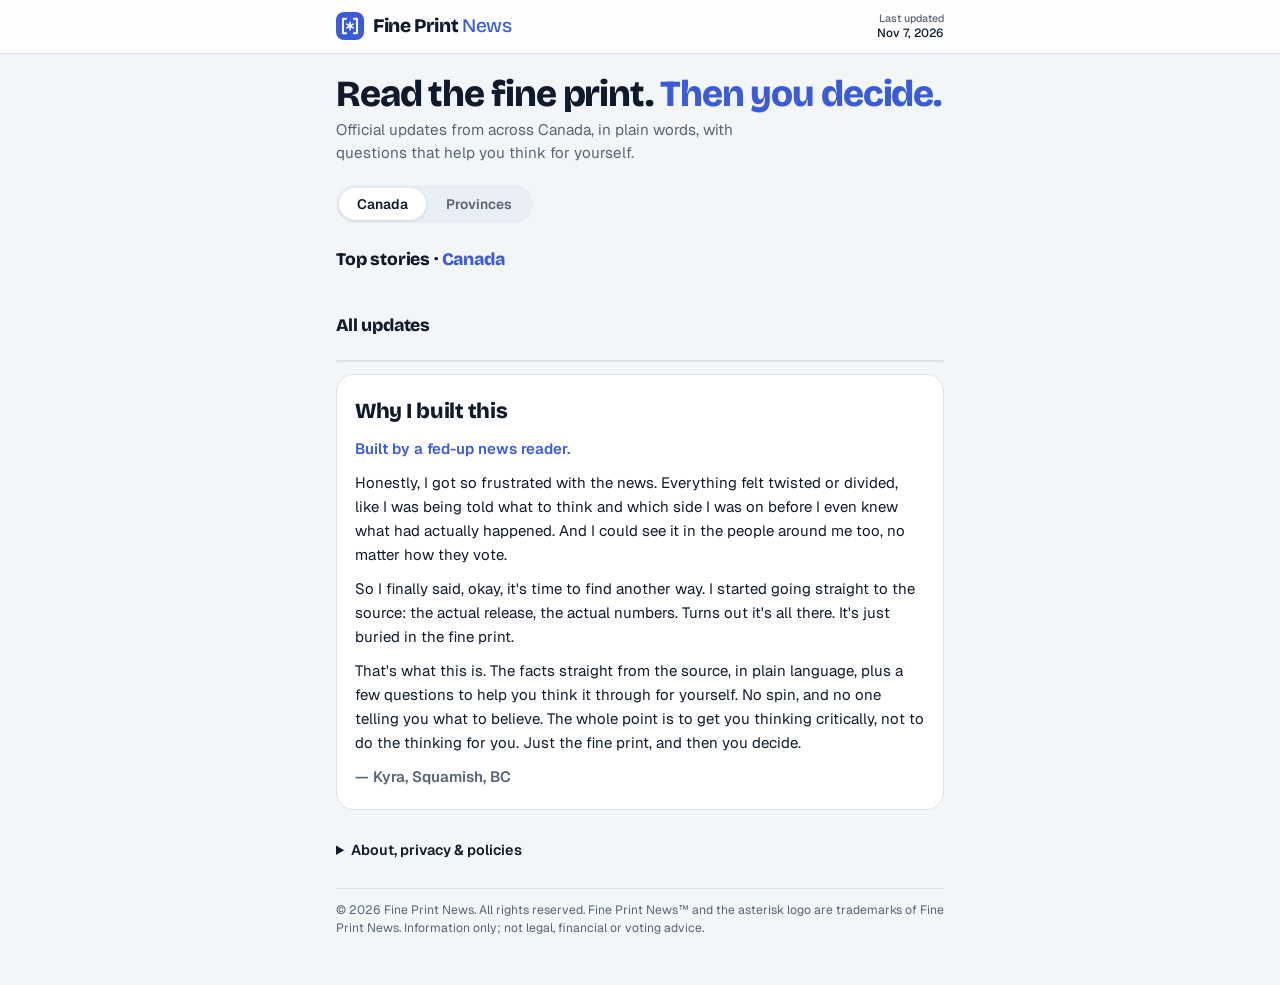
==== index.html @ 43732278 "Add files via upload" ====
<!doctype html>
<html lang="en-CA">
<head>
<meta charset="utf-8">
<meta name="viewport" content="width=device-width,initial-scale=1,viewport-fit=cover">
<meta name="description" content="BC government and Elections BC updates straight from the source, with a quick check of what each release leaves out. Independent; not affiliated with the Government of BC or Elections BC.">
<meta name="copyright" content="© 2026 Fine Print News. All rights reserved.">
<meta name="theme-color" content="#FFFFFF" media="(prefers-color-scheme: light)">
<meta name="theme-color" content="#15181E" media="(prefers-color-scheme: dark)">
<link rel="canonical" href="https://fineprintnews.ca/">
<meta property="og:title" content="Fine Print News">
<meta property="og:description" content="Official updates from across Canada, in plain words. Read the fine print. Then you decide.">
<meta property="og:url" content="https://fineprintnews.ca/">
<meta property="og:image" content="https://fineprintnews.ca/icons/icon-512.png">
<link rel="manifest" href="manifest.webmanifest">
<link rel="icon" href="icons/icon-192.png" type="image/png">
<link rel="apple-touch-icon" href="icons/apple-touch-icon.png">
<link rel="license" href="LICENSE.txt">
<meta name="apple-mobile-web-app-capable" content="yes">
<meta name="apple-mobile-web-app-title" content="Fine Print">
<meta name="apple-mobile-web-app-status-bar-style" content="default">
<style>:root{padding-top:env(safe-area-inset-top,0px);padding-bottom:env(safe-area-inset-bottom,0px)}body{margin:0}[hidden]{display:none!important}img{max-width:100%}</style>
<title>Fine Print News</title>
<meta name="claude:viewport-fit-sides" content="cover">
<link rel="preconnect" href="https://fonts.googleapis.com">
<link rel="stylesheet" href="https://fonts.googleapis.com/css2?family=Bricolage+Grotesque:opsz,wght@12..96,600;12..96,800&family=Geist:wght@400;500;600&display=swap">
<style>
/* Layout: app-style top bar + filter chips, then rounded story cards. Each card carries a "Source check" coverage bar
   (answered / partly / not in source) as the signature element, like a bias bar but for completeness. */
:root{
  /* Colour story: deep navy ink = authority and calm; cobalt = trust with a modern edge;
     sea-glass teal = clarity ("answered"); soft lavender = nuance ("partly"); cool grey = gaps. No red or yellow alarms. */
  --bg:#F3F6F9; --surface:#FFFFFF; --raised:#E9EEF4; --ink:#0F1B2D; --muted:#566476; --line:#DCE3EB;
  --accent:#3B5BDB; --accent-soft:#E6EBFF;
  --yes:#12907E; --partly:#8B7BEA; --gap:#CBD3DD;
  --mark:#DDE4FF; --mark-ink:#1B2A6B;
  --official:#12907E; --pending:#3B5BDB; --pending-soft:#E6EBFF;
  --slate:#566476; --slate-soft:#E9EEF4;
  --brand-a:#3B5BDB; --brand-b:#12907E;
  --display:"Bricolage Grotesque", "Arial Black", system-ui, sans-serif;
  --body:"Geist", system-ui, -apple-system, "Segoe UI", sans-serif;
  --mono:"Geist", system-ui, -apple-system, "Segoe UI", sans-serif; /* labels: same calm sans as body, no digital mono */
}
@media (prefers-color-scheme: dark){:root:not([data-theme="light"]){
  --bg:#0B1220; --surface:#121B2B; --raised:#1A2536; --ink:#EEF2F8; --muted:#9AA8BC; --line:#25324A;
  --accent:#8FA4FF; --accent-soft:#1D2A55;
  --yes:#3CCBB5; --partly:#B1A5FF; --gap:#36435A;
  --mark:#2A3770; --mark-ink:#E6EBFF;
  --official:#3CCBB5; --pending:#8FA4FF; --pending-soft:#1D2A55;
  --slate:#A9B6C8; --slate-soft:#1A2536; color-scheme:dark}}
:root[data-theme="dark"]{
  --bg:#0B1220; --surface:#121B2B; --raised:#1A2536; --ink:#EEF2F8; --muted:#9AA8BC; --line:#25324A;
  --accent:#8FA4FF; --accent-soft:#1D2A55;
  --yes:#3CCBB5; --partly:#B1A5FF; --gap:#36435A;
  --mark:#2A3770; --mark-ink:#E6EBFF;
  --official:#3CCBB5; --pending:#8FA4FF; --pending-soft:#1D2A55;
  --slate:#A9B6C8; --slate-soft:#1A2536; color-scheme:dark}
*{box-sizing:border-box}
body{background:var(--bg);color:var(--ink);font-family:var(--body);font-size:15px;line-height:1.5;-webkit-font-smoothing:antialiased}
body::before{content:"";position:fixed;inset:0 0 auto;height:env(safe-area-inset-top,0px);z-index:10;background:var(--surface)}
.wrap{max-width:640px;margin:0 auto;padding-left:max(16px,env(safe-area-inset-left,0px));padding-right:max(16px,env(safe-area-inset-right,0px))}

/* top bar */
.top{position:sticky;top:env(safe-area-inset-top,0px);z-index:5;background:color-mix(in srgb,var(--surface) 88%,transparent);backdrop-filter:blur(12px);-webkit-backdrop-filter:blur(12px);border-bottom:1px solid var(--line)}
.bar{display:flex;align-items:center;justify-content:space-between;gap:12px;padding-block:12px}
.logo{display:flex;align-items:center;gap:9px;white-space:nowrap;font-family:var(--display);font-weight:800;font-size:1.2rem;letter-spacing:-.02em}
.mark{width:28px;height:28px;border-radius:8px;background:var(--brand-a);display:grid;place-items:center;flex:none}
.mark svg{display:block}
.word{letter-spacing:-.02em}
.news{font-weight:500;color:var(--accent);letter-spacing:-.01em}
.date{display:grid;text-align:right;font:500 .74rem var(--mono);color:var(--ink);white-space:nowrap;line-height:1.25}
.date small{font-size:.66rem;color:var(--muted);font-weight:500}
.scope{display:grid;gap:8px;padding-block:14px 2px}
.tabs{display:inline-flex;justify-self:start;background:var(--raised);border-radius:999px;padding:3px;gap:2px}
.tab{border:0;background:transparent;color:var(--muted);border-radius:999px;padding:7px 18px;font:600 .86rem var(--body);cursor:pointer}
.tab[aria-pressed="true"]{background:var(--surface);color:var(--ink);box-shadow:0 1px 3px rgba(15,27,45,.12)}
.subtabs{display:flex;align-items:center;gap:8px;flex-wrap:wrap}
.soon{font-size:.76rem;color:var(--muted)}
.sec{margin:8px 0 0;font-family:var(--display);font-weight:800;font-size:1.1rem;letter-spacing:-.01em}
.sec span{color:var(--accent)}
.sec-note{margin:-4px 0 0;font-size:.82rem;color:var(--muted);max-width:60ch}
.all{display:grid;gap:10px;margin-top:8px}
.updates{list-style:none;margin:0;padding:0;background:var(--surface);border:1px solid var(--line);border-radius:18px;overflow:hidden}
.upd{padding:12px 16px;border-top:1px solid var(--line);display:grid;gap:3px}
.upd:first-child{border-top:0}
.upd-meta{font-size:.75rem;color:var(--muted)}
.upd-title{margin:0;font-size:.93rem;font-weight:500;line-height:1.35}
.upd-links{display:flex;gap:14px;margin-top:2px}
.upd-orig,.upd-dive{font:500 .8rem var(--body);color:var(--accent);text-decoration:none;background:none;border:0;padding:4px 0;cursor:pointer}
.chips{display:flex;gap:6px;overflow-x:auto;padding-block:2px 12px;scrollbar-width:none}
.chips::-webkit-scrollbar{display:none}
.chip{flex:none;border:0;background:var(--raised);color:var(--ink);border-radius:999px;padding:7px 14px;font:500 .84rem var(--body);cursor:pointer}
.chip[aria-pressed="true"]{background:var(--ink);color:var(--surface)}

/* hero line */
.hero{padding-block:22px 6px;display:grid;gap:6px}
.hero h1{font-family:var(--display);font-weight:800;font-size:clamp(1.7rem,6vw,2.3rem);line-height:1.02;letter-spacing:-.03em;margin:0;text-wrap:balance}
.hero h1 em{font-style:normal;color:var(--accent)}
.hero p{margin:0;color:var(--muted);font-size:.95rem;max-width:44ch}

main{display:grid;gap:12px;padding-block:14px 48px}

/* story card: four calm layers: meta, headline, facts, actions */
.story{background:var(--surface);border-radius:18px;padding:18px;display:grid;gap:12px;border:1px solid var(--line)}
.meta{display:flex;align-items:center;justify-content:space-between;gap:10px;font-size:.8rem;color:var(--muted)}
.tag{font:600 .74rem var(--body);color:var(--accent);white-space:nowrap}
.story h2{font-family:var(--display);font-weight:800;font-size:1.3rem;line-height:1.14;letter-spacing:-.02em;margin:0;text-wrap:balance}
.facts{margin:0;padding:0;list-style:none;display:grid;gap:5px;font-size:.92rem}
.facts li{display:flex;gap:9px}
.facts li::before{content:"";flex:none;width:5px;height:5px;border-radius:50%;background:var(--muted);margin-top:.6em}

.foot{display:flex;flex-wrap:wrap;align-items:center;justify-content:space-between;gap:10px;padding-top:2px}
.src{background:none;border:0;padding:10px 2px;color:var(--muted);font:500 .84rem var(--body);cursor:pointer}
.src:hover{color:var(--ink)}
.nb{display:contents}
.scrim{position:fixed;inset:0;z-index:20;background:rgba(8,14,28,.45)}
.sheet{position:fixed;left:0;right:0;bottom:0;z-index:21;max-height:88%;overflow:auto;background:var(--surface);border-radius:20px 20px 0 0;box-shadow:0 -12px 40px rgba(8,14,28,.25);padding-bottom:max(20px,env(safe-area-inset-bottom,0px))}
.sheet-in{max-width:640px;margin:0 auto;padding:10px max(18px,env(safe-area-inset-right,0px)) 0 max(18px,env(safe-area-inset-left,0px));display:grid;gap:10px;position:relative}
.sheet-grab{width:40px;height:4px;border-radius:2px;background:var(--line);margin:0 auto 6px}
.sheet-close{position:absolute;top:14px;right:max(18px,env(safe-area-inset-right,0px));background:var(--raised);border:0;border-radius:999px;padding:6px 12px;color:var(--ink);font:500 .8rem var(--body);cursor:pointer}
#sheetBody{display:grid;gap:10px}
#sheetBody h3{margin:0;font-family:var(--display);font-weight:800;font-size:1.35rem;letter-spacing:-.02em;padding-right:70px}
.sheet-kicker,.sheet-label{margin:0;font-size:.72rem;font-weight:600;letter-spacing:.06em;text-transform:uppercase;color:var(--muted)}
.sheet-label{margin-top:6px}
.sheet-meta{margin:0;color:var(--muted);font-size:.85rem}
.sheet-go{display:block;text-align:center;background:var(--ink);color:var(--surface);text-decoration:none;font-weight:600;border-radius:12px;padding:13px 16px;margin-top:6px}
.sheet-note{margin:0;font-size:.8rem;color:var(--muted);max-width:60ch}
@media (prefers-reduced-motion:no-preference){.sheet:not([hidden]){animation:sheetup .22s ease-out}@keyframes sheetup{from{transform:translateY(30px);opacity:.6}to{transform:none;opacity:1}}}

/* notebook: match the new look */
.rn{border-radius:16px;border-color:var(--line);background:var(--surface);--rn-no:var(--slate);--rn-no-soft:var(--slate-soft);--rn-partly-soft:color-mix(in srgb,var(--partly) 16%,var(--surface))}
.rn-role,.rn-quote{font-family:var(--display);font-weight:600;letter-spacing:-.01em}
.rn-option,.rn-link,.rn-result,.rn-established,.rn-btn,.rn-text{border-radius:10px}
.rn-cta{border:0;background:var(--ink);color:var(--surface);padding:8px 16px 8px 8px;font-size:.9rem}
.rn-cta[aria-expanded="true"]{background:var(--raised);color:var(--ink)}
.rn-panel{flex-basis:100%}

button:focus-visible,a:focus-visible{outline:2px solid var(--accent);outline-offset:2px}
.empty{color:var(--muted);text-align:center;padding:24px;font-size:.9rem}
.about{display:grid;gap:10px;padding-block:8px 0;font-size:.84rem;color:var(--muted)}
.about summary{cursor:pointer;font-weight:600;color:var(--ink);padding:10px 0;font-size:.9rem}
.about details[open] summary{margin-bottom:4px}
.why-lead{font-weight:600;color:var(--accent)}
.about h3{margin:0;font-family:var(--display);font-weight:800;font-size:1.05rem;letter-spacing:-.01em;color:var(--ink)}
.about dl{margin:0;display:grid;gap:4px}
.about dt{font:500 .68rem var(--mono);letter-spacing:.06em;text-transform:uppercase;color:var(--ink);margin-top:6px}
.about dd{margin:0;max-width:65ch;line-height:1.5}
.legal{margin:6px 0 0;padding-top:12px;border-top:1px solid var(--line);font-size:.76rem}
.why{background:var(--surface);border:1px solid var(--line);border-radius:18px;padding:20px 18px;display:grid;gap:10px}
.why h3{margin:0;font-family:var(--display);font-weight:800;font-size:1.35rem;letter-spacing:-.02em}
.why p{margin:0;max-width:62ch;line-height:1.6}
.why .sign{font-weight:600;color:var(--muted)}
</style>
<link rel="stylesheet" href="whats-missing.css">
</head>
<body>



<header class="top">
  <div class="wrap">
    <div class="bar">
      <div class="logo"><span class="mark" aria-hidden="true"><svg viewBox="0 0 100 100" width="28" height="28"><g fill="none" stroke="#fff" stroke-width="7" stroke-linecap="round" stroke-linejoin="round"><path d="M36 24 H25 V76 H36"/><path d="M64 24 H75 V76 H64"/></g><g stroke="#fff" stroke-width="5.5" stroke-linecap="round"><line x1="50" y1="50" x2="50.0" y2="37.0"/><line x1="50" y1="50" x2="38.7" y2="43.5"/><line x1="50" y1="50" x2="38.7" y2="56.5"/><line x1="50" y1="50" x2="50.0" y2="63.0"/><line x1="50" y1="50" x2="61.3" y2="56.5"/><line x1="50" y1="50" x2="61.3" y2="43.5"/></g></svg></span><span class="word">Fine Print <span class="news">News</span></span></div>
      <span class="date" id="updated"><small>Last updated</small><span>Nov 7, 2026</span></span>
    </div>
  </div>
</header>

<div class="wrap">
  <section class="hero">
    <h1>Read the fine print. <em>Then you decide.</em></h1>
    <p>Official updates from across Canada, in plain words, with questions that help you think for yourself.</p>
  </section>

  <nav class="scope" aria-label="Region">
    <div class="tabs" id="tabs"></div>
    <div class="subtabs" id="subtabs" hidden></div>
  </nav>

  <main>
    <h2 class="sec">Top stories · <span id="scopeName">Canada</span></h2>
    <div id="stories" style="display:grid;gap:12px"></div>
    <section class="all" aria-labelledby="updH">
      <h2 class="sec" id="updH">All updates</h2>
      <p class="sec-note" id="updNote"></p>
      <ul class="updates" id="updates"></ul>
    </section>

    <section class="why" id="why">
      <h3>Why I built this</h3>
      <p class="why-lead">Built by a fed-up news reader.</p>
      <p>Honestly, I got so frustrated with the news. Everything felt twisted or divided, like I was being told what to think and which side I was on before I even knew what had actually happened. And I could see it in the people around me too, no matter how they vote.</p>
      <p>So I finally said, okay, it's time to find another way. I started going straight to the source: the actual release, the actual numbers. Turns out it's all there. It's just buried in the fine print.</p>
      <p>That's what this is. The facts straight from the source, in plain language, plus a few questions to help you think it through for yourself. No spin, and no one telling you what to believe. The whole point is to get you thinking critically, not to do the thinking for you. Just the fine print, and then you decide.</p>
      <p class="sign">— Kyra, Squamish, BC</p>
    </section>

    <footer class="about" id="about">
      <details>
      <summary>About, privacy &amp; policies</summary>
      <dl>
        <dt>Mission</dt>
        <dd>To help people think critically about what their government says and does: the original source first, then good questions instead of ready-made answers. We never tell you what to think.</dd>
        <dt>Independent</dt>
        <dd>Fine Print News is an independent project. It is not affiliated with, endorsed by, or speaking for the Government of Canada, Elections Canada, the Government of British Columbia or Elections BC.</dd>
        <dt>Sources</dt>
        <dd>Facts are restated in our own words from official public sources, and every story links to the original. The original is the authoritative version. If anything here differs from it, the source wins.</dd>
        <dt>Privacy</dt>
        <dd>No accounts and no ads. Your answers stay on your device. To improve the app, we count anonymously how far people get in “What’s missing?” (which cards they reach), never names and never anything you type. If you choose “Add my picks,” only the options you tapped are shared with other readers, as totals.</dd>
        <dt>Corrections</dt>
        <dd>Corrections will be listed publicly. Contact details for reporting an error are coming at launch.</dd>
        <dt>Policies</dt>
        <dd><a href="PRIVACY.html">Privacy policy</a> · <a href="TERMS.html">Terms of use</a> · <a href="LICENSE.txt">Licence</a> · <a href="NOTICES.txt">Notices</a></dd>
      </dl>
      </details>
      <p class="legal">© 2026 Fine Print News. All rights reserved. Fine Print News™ and the asterisk logo are trademarks of Fine Print News. Information only; not legal, financial or voting advice.</p>
    </footer>
  </main>
</div>

<div class="scrim" id="scrim" hidden></div>
<section class="sheet" id="sheet" hidden role="dialog" aria-modal="true" aria-labelledby="sheetTitle">
  <div class="sheet-in">
    <div class="sheet-grab" aria-hidden="true"></div>
    <button class="sheet-close" id="sheetClose" type="button">Close</button>
    <div id="sheetBody"></div>
  </div>
</section>

<script src="whats-missing.js"></script>
<script src="data/stories.js"></script>
<script>
(function () {
  /* "What other readers think": anonymous pick totals shared between viewers.
     Uses the Claude page's shared store when available (the db capability); elsewhere it switches off.
     Each reader has one document, picks/<opaque id>, holding only option numbers per story. */
  function makeCommunity() {
    if (!(window.claude && typeof window.claude.use === "function")) return null;
    var subs = [], docs = [], status = "loading", uid = null, canShare = true, chain = Promise.resolve();
    function tallyFor(id) {
      if (status !== "ready") return { status: status, canShare: canShare };
      var t = { status: "ready", readers: 0, ask: {}, spot: {}, canShare: canShare };
      docs.forEach(function (d) {
        var p = d.data.stories && d.data.stories[id];
        if (!p) return;
        t.readers++;
        if (p.q != null) t.ask[p.q] = (t.ask[p.q] || 0) + 1;
        (Array.isArray(p.spotted) ? p.spotted : []).forEach(function (i) { t.spot[i] = (t.spot[i] || 0) + 1; });
      });
      return t;
    }
    function notify() { subs.forEach(function (s) { s.cb(tallyFor(s.id)); }); }
    var ready = Promise.all([window.claude.use("db"), window.claude.use("user")]).then(function (r) {
      var db = r[0], user = r[1];
      if (!db) { status = "unavailable"; notify(); return null; }
      return Promise.resolve(user ? user.id() : null).then(function (id) {
        uid = id;
        if (!uid) canShare = false;
        return user && user.can ? Promise.resolve(user.can("data.write")).then(function (c) { if (c === false) canShare = false; }, function () {}) : null;
      }).then(function () {
        var timer = setTimeout(function () { if (status === "loading") { status = "error"; notify(); } }, 10000);
        db.collection("picks").onSnapshot(function (snap) {
          docs = snap.docs.map(function (d) { return { id: d.id, data: d.data() || {} }; });
          if (!snap.metadata.fromCache) clearTimeout(timer);
          status = "ready"; notify();
        }, function () { clearTimeout(timer); status = "error"; notify(); });
        return db;
      });
    }).catch(function () { status = "unavailable"; notify(); return null; });
    return {
      subscribe: function (id, cb) {
        var s = { id: id, cb: cb }; subs.push(s); cb(tallyFor(id));
        return function () { subs = subs.filter(function (x) { return x !== s; }); };
      },
      share: function (id, picks) {
        var p = chain.then(function () { return ready; }).then(function (db) {
          if (!db || !uid) throw new Error("unavailable");
          var mine = docs.filter(function (d) { return d.id === uid; })[0];
          var body = JSON.parse(JSON.stringify(mine ? mine.data : {}));
          body.stories = body.stories || {};
          body.stories[id] = { q: String(picks.q), spotted: picks.spotted };
          return db.doc("picks/" + uid).set(body);
        });
        chain = p.catch(function () {});
        return p;
      }
    };
  }
  var COMMUNITY = makeCommunity();

  /* Usage counts for the creator: each reader's anonymous counts go to usage/<opaque id>.
     Only the page owner can read them (Claude reports them in chat). Off outside Claude. */
  function makeUsage() {
    if (!(window.claude && typeof window.claude.use === "function")) return null;
    var timer = null, pending = null, chain = Promise.resolve();
    var ready = Promise.all([window.claude.use("db"), window.claude.use("user")]).then(function (r) {
      if (!r[0] || !r[1]) return null;
      return Promise.resolve(r[1].id()).then(function (id) { return id ? { db: r[0], uid: id } : null; });
    }).catch(function () { return null; });
    return function (m) {
      pending = m; clearTimeout(timer);
      timer = setTimeout(function () {
        var snap = JSON.parse(JSON.stringify(pending));
        chain = chain.then(function () { return ready; }).then(function (ctx) {
          if (ctx) return ctx.db.doc("usage/" + ctx.uid).set({ stories: snap });
        }).catch(function () {});
      }, 1500);
    };
  }
  var USAGE = makeUsage();

  // ----- Region: Canada-wide, or a province (BC now; more later) -----
  var PROVINCES = [{ id: "bc", name: "British Columbia", ready: true }];
  var CANADA_ACTIONS = [
    { label: "See records others already requested", url: "https://open.canada.ca/en/search/ati",
      look: "Federal records released through past access to information requests. Your answer may already be here." },
    { label: "Contact your MP", url: "https://www.ourcommons.ca/Members/en",
      look: "Find your Member of Parliament. A short, specific question works best." },
    { label: "Join a federal consultation", url: "https://www.canada.ca/en/government/system/consultations/consultingcanadians.html",
      look: "Open Government of Canada consultations where you can give input." }
  ];
  function scopeFromHash() { var h = (location.hash || "").slice(1); return h === "bc" ? "bc" : "canada"; }
  var scope = scopeFromHash();

  var tabs = document.getElementById("tabs"), sub = document.getElementById("subtabs");
  function nav() {
    tabs.innerHTML = ""; sub.innerHTML = "";
    [["canada", "Canada"], ["provinces", "Provinces"]].forEach(function (t) {
      var on = t[0] === "canada" ? scope === "canada" : scope !== "canada";
      var b = el("button", "tab", t[1]); b.type = "button"; b.setAttribute("aria-pressed", String(on));
      b.onclick = function () { setScope(t[0] === "canada" ? "canada" : PROVINCES[0].id); };
      tabs.appendChild(b);
    });
    sub.hidden = scope === "canada";
    PROVINCES.forEach(function (pv) {
      var b = el("button", "chip", pv.name); b.type = "button"; b.setAttribute("aria-pressed", String(scope === pv.id));
      b.onclick = function () { setScope(pv.id); };
      sub.appendChild(b);
    });
    sub.appendChild(el("span", "soon", "More provinces coming soon"));
  }
  function setScope(sc) {
    if (sc === scope) return;
    scope = sc;
    try { history.replaceState(null, "", sc === "canada" ? location.pathname + location.search : "#" + sc); } catch (e) { location.hash = sc; }
    nav(); draw(); window.scrollTo({ top: 0, behavior: "smooth" });
  }
  window.addEventListener("hashchange", function () { var sc = scopeFromHash(); if (sc !== scope) { scope = sc; nav(); draw(); } });

  function el(tag, cls, text) { var n = document.createElement(tag); if (cls) n.className = cls; if (text != null) n.textContent = text; return n; }

  function draw() {
    var wrap = document.getElementById("stories");
    wrap.innerHTML = "";
    var isBC = scope === "bc";
    document.getElementById("scopeName").textContent = isBC ? "British Columbia" : "Canada";
    var list = NOTEBOOK_STORIES.filter(function (s) { return s.scope === scope; });
    if (!list.length) wrap.appendChild(el("div", "empty", "No top stories here yet."));
    list.forEach(function (s) {
      var card = el("article", "story"); card.id = "story-" + s.id;
      var meta = el("div", "meta");
      meta.appendChild(el("span", null, s.agency + " · " + s.date.replace(/, \d{4}$/, "")));
      meta.appendChild(el("span", "tag", s.tag));
      card.appendChild(meta);
      card.appendChild(el("h2", null, s.title));
      var ul = el("ul", "facts");
      (s.facts || []).forEach(function (f) { ul.appendChild(el("li", null, f)); });
      card.appendChild(ul);
      var foot = el("div", "foot");
      var nb = el("div", "nb");
      foot.appendChild(nb);
      var a = el("button", "src", "Original ↗"); a.type = "button"; a.onclick = function () { openSource(s, a); };
      foot.appendChild(a);
      card.appendChild(foot);
      wrap.appendChild(card);
      ReporterNotebook.mountButton(nb, s, { community: COMMUNITY, onMetrics: USAGE || undefined, actions: s.scope === "canada" ? CANADA_ACTIONS : undefined });
    });

    // All updates: every release from the sources, one line each
    var note = document.getElementById("updNote");
    note.textContent = isBC
      ? "From BC Gov News and Elections BC. The provincial newsroom is only posting health, safety and legal updates until the new cabinet is sworn in."
      : "From the Prime Minister's Office, Elections Canada and federal departments on Canada.ca.";
    var ups = document.getElementById("updates");
    ups.innerHTML = "";
    (window.NEWS_UPDATES || []).filter(function (u) { return u.scope === scope; }).forEach(function (u) {
      var li = el("li", "upd");
      var top = el("div", "upd-meta", u.date + " · " + u.agency);
      var t = el("p", "upd-title", u.title);
      var row = el("div", "upd-links");
      if (u.story) {
        var go = el("button", "upd-dive", "Top story ↑"); go.type = "button";
        go.onclick = function () { var c = document.getElementById("story-" + u.story); if (c) { c.scrollIntoView({ behavior: "smooth", block: "start" }); } };
        row.appendChild(go);
      }
      var o = el("a", "upd-orig", "Original ↗"); o.href = u.url; o.target = "_blank"; o.rel = "noopener";
      row.appendChild(o);
      li.appendChild(top); li.appendChild(t); li.appendChild(row);
      ups.appendChild(li);
    });
  }

  // ----- "Read the original": an in-app source sheet -----
  var sheet = document.getElementById("sheet"), scrim = document.getElementById("scrim"), lastOpener = null;
  function openSource(s, opener) {
    lastOpener = opener;
    var body = document.getElementById("sheetBody");
    body.innerHTML = "";
    body.appendChild(el("p", "sheet-kicker", "The original"));
    var h = el("h3", null, s.agency); h.id = "sheetTitle"; body.appendChild(h);
    body.appendChild(el("p", "sheet-meta", "Published " + s.date + " · " + new URL(s.source).hostname));
    body.appendChild(el("p", "sheet-label", "What we took from it"));
    var ul = el("ul", "facts"); (s.facts || []).forEach(function (f) { ul.appendChild(el("li", null, f)); }); body.appendChild(ul);
    var go = el("a", "sheet-go", "Read it on the official site ↗"); go.href = s.source; go.target = "_blank"; go.rel = "noopener";
    body.appendChild(go);
    body.appendChild(el("p", "sheet-note", "Government pages can't be shown inside Fine Print News, so the original opens on the official site, exactly as published. If anything here differs, the original wins."));
    sheet.hidden = false; scrim.hidden = false; document.body.style.overflow = "hidden";
    document.getElementById("sheetClose").focus();
  }
  function closeSource() { sheet.hidden = true; scrim.hidden = true; document.body.style.overflow = ""; if (lastOpener) lastOpener.focus(); }
  document.getElementById("sheetClose").onclick = closeSource;
  scrim.onclick = closeSource;
  document.addEventListener("keydown", function (e) { if (e.key === "Escape" && !sheet.hidden) closeSource(); });

  // "Last updated" in the reader's own time zone, e.g. "Last updated Nov 7, 4:58 p.m. MST"
  (function () {
    var out = document.getElementById("updated");
    var iso = window.LAST_UPDATED;
    if (!out || !iso) return;
    var t = new Date(iso);
    if (isNaN(t)) return;
    try {
      var day = t.toLocaleDateString("en-CA", { month: "short", day: "numeric" });
      var time = t.toLocaleTimeString("en-CA", { hour: "numeric", minute: "2-digit", timeZoneName: "short" });
      out.lastChild.textContent = day + ", " + time;
      out.setAttribute("title", t.toString());
    } catch (e) {}
  })();

  nav();
  draw();
})();
</script>

<script>
if ("serviceWorker" in navigator) { window.addEventListener("load", function () { navigator.serviceWorker.register("sw.js").catch(function () {}); }); }
</script>
</body>
</html>
---- whats-missing.css ----
/* © 2026 Fine Print News. All rights reserved. See LICENSE.txt.
   Reporter's Notebook styles.
   Uses the app's color tokens when present; falls back to its light palette otherwise. */
.rn{--rn-surface:var(--surface,#fff);--rn-bg:var(--bg,#F3F5F4);--rn-ink:var(--ink,#14201D);--rn-muted:var(--muted,#5B6B67);
  --rn-line:var(--line,#D9E0DE);--rn-accent:var(--accent,#0D5C6E);--rn-accent-soft:var(--accent-soft,#DCEBEE);
  --rn-mark:var(--mark,#DDE4FF);--rn-yes:var(--yes,#12907E);--rn-partly:var(--partly,#8B7BEA);--rn-partly-soft:color-mix(in srgb,var(--rn-partly) 16%,var(--rn-surface));
  --rn-no:#566476;--rn-no-soft:#E9EEF4;
  font-family:var(--body,"IBM Plex Sans",system-ui,sans-serif);color:var(--rn-ink);display:grid;gap:14px;
  border:1px solid var(--rn-line);border-radius:8px;background:var(--rn-surface);padding:16px}
@media (prefers-color-scheme:dark){:root:not([data-theme="light"]) .rn{--rn-no:#A9B6C8;--rn-no-soft:#1A2536}}
:root[data-theme="dark"] .rn{--rn-no:#A9B6C8;--rn-no-soft:#1A2536}
.rn *{box-sizing:border-box}
.rn-head{display:flex;flex-wrap:wrap;align-items:center;justify-content:space-between;gap:8px 12px}
.rn-kicker{font:500 .7rem var(--mono,ui-monospace,monospace);letter-spacing:.08em;text-transform:uppercase;color:var(--rn-accent)}
.rn-progress{display:flex;gap:12px;list-style:none;margin:0;padding:0;font-size:.78rem;color:var(--rn-muted)}
.rn-progress li{display:flex;align-items:center;gap:5px}
.rn-n{display:inline-grid;place-items:center;width:18px;height:18px;border-radius:50%;border:1px solid var(--rn-line);font-size:.68rem}
.rn-progress .current{color:var(--rn-ink);font-weight:600}
.rn-progress .current .rn-n{background:var(--rn-accent);border-color:var(--rn-accent);color:var(--rn-surface)}
.rn-progress .done .rn-n{background:var(--rn-accent-soft);border-color:var(--rn-accent-soft);color:var(--rn-accent)}
.rn-step{display:grid;gap:12px}
.rn-role{margin:0;font-family:var(--display,Georgia,serif);font-size:1.1rem;line-height:1.35}
.rn-h{margin:0;font-size:.9rem;font-weight:600}
.rn-hint{margin:0;font-size:.82rem;color:var(--rn-muted)}
.rn-options{display:grid;gap:6px}
.rn-option{display:flex;gap:10px;align-items:flex-start;padding:10px 12px;border:1px solid var(--rn-line);border-radius:6px;cursor:pointer;font-size:.9rem;line-height:1.4}
.rn-option:has(input:checked){border-color:var(--rn-accent);background:var(--rn-accent-soft)}
.rn-option input{margin-top:3px;accent-color:var(--rn-accent)}
.rn-text{width:100%;border:1px solid var(--rn-line);border-radius:6px;background:var(--rn-bg);color:var(--rn-ink);font:inherit;padding:10px}
.rn-spot{display:flex;flex-wrap:wrap;gap:8px}
.rn-chip{border:1px solid var(--rn-line);background:transparent;color:var(--rn-ink);border-radius:999px;padding:8px 12px;font:500 .84rem inherit;font-family:inherit;cursor:pointer}
.rn-chip[aria-pressed="true"]{background:var(--rn-ink);color:var(--rn-surface);border-color:var(--rn-ink)}
.rn-result{flex:1 1 100%;border-radius:6px;padding:10px 12px;border-left:4px solid;font-size:.86rem;background:var(--rn-bg)}
.rn-result p{margin:4px 0 0;line-height:1.45}
.rn-result-top{display:flex;justify-content:space-between;gap:8px;align-items:baseline}
.rn-badge{font:600 .66rem inherit;font-family:inherit;letter-spacing:.05em;text-transform:uppercase;padding:2px 7px;border-radius:3px;white-space:nowrap}
.rn-yes{border-color:var(--rn-yes)} .rn-yes .rn-badge{color:var(--rn-yes);background:var(--rn-accent-soft)}
.rn-partly{border-color:var(--rn-partly)} .rn-partly .rn-badge{color:var(--rn-partly);background:var(--rn-partly-soft)}
.rn-no{border-color:var(--rn-no)} .rn-no .rn-badge{color:var(--rn-no);background:var(--rn-no-soft)}
.rn-verdict{font-weight:600;color:var(--rn-ink)}
.rn-established{background:var(--rn-accent-soft);border-radius:6px;padding:12px 14px;display:grid;gap:6px}
.rn-established ul{margin:0;padding-left:18px;font-size:.88rem;display:grid;gap:4px}
.rn-quote{margin:0;font-family:var(--display,Georgia,serif);font-size:1.05rem;background:linear-gradient(transparent 60%,var(--rn-mark) 60%);justify-self:start;padding:0 3px}
.rn-find{display:grid;gap:8px}
.rn-link{display:grid;gap:2px;padding:10px 12px;border:1px solid var(--rn-line);border-radius:6px;text-decoration:none;color:var(--rn-ink);font-size:.86rem}
.rn-link strong{color:var(--rn-accent)}
.rn-link span{color:var(--rn-muted)}
.rn-link.seen{border-style:dashed}
.rn-link.seen strong::after{content:"  · opened";font-weight:400;color:var(--rn-muted)}
.rn-done dl{margin:0;display:grid;gap:4px;font-size:.9rem}
.rn-done dt{font:500 .68rem var(--mono,ui-monospace,monospace);letter-spacing:.08em;text-transform:uppercase;color:var(--rn-muted);margin-top:6px}
.rn-done dd{margin:0}
.rn-nav{display:flex;gap:8px;flex-wrap:wrap}
.rn-btn{background:var(--rn-ink);color:var(--rn-surface);border:0;border-radius:6px;padding:9px 14px;font:600 .85rem inherit;font-family:inherit;cursor:pointer}
.rn-btn:disabled{opacity:.4;cursor:not-allowed}
.rn-ghost{background:transparent;color:var(--rn-ink);border:1px solid var(--rn-line)}
.rn button:focus-visible,.rn a:focus-visible,.rn input:focus-visible,.rn textarea:focus-visible{outline:2px solid var(--rn-accent);outline-offset:2px}
.rn-cta{display:inline-flex;align-items:center;gap:8px;border:1px solid var(--accent,#3B5BDB);background:transparent;color:var(--accent,#3B5BDB);
  border-radius:999px;padding:8px 14px 8px 8px;font:600 .85rem var(--body,system-ui,sans-serif);cursor:pointer}
.rn-cta[aria-expanded="true"]{background:var(--accent,#0D5C6E);color:var(--surface,#fff)}
.rn-cta-icon{display:inline-grid;place-items:center;width:22px;height:22px;border-radius:50%;background:var(--mark,#DDE4FF);color:var(--mark-ink,#1B2A6B);font-weight:700;font-size:.8rem}
.rn-cta:focus-visible{outline:2px solid var(--accent,#0D5C6E);outline-offset:2px}
.rn-panel{margin-top:12px}
.rn-cta-text{display:grid;text-align:left;line-height:1.2}
.rn-cta-text strong{font-weight:600}
.rn-cta-text small{font-size:.72rem;font-weight:500;opacity:.75}
.rn-community{display:grid;gap:10px;border-top:1px dashed var(--rn-line);padding-top:12px}
.rn-bars{display:grid;gap:9px}
.rn-barrow{display:grid;gap:4px}
.rn-barlabel{display:flex;justify-content:space-between;gap:10px;font-size:.84rem}
.rn-pct{font-variant-numeric:tabular-nums;font-weight:600}
.rn-bartrack{height:8px;border-radius:4px;background:var(--rn-line);overflow:hidden}
.rn-barfill{display:block;height:100%;border-radius:4px;background:var(--rn-accent)}
.rn-fill-yes{background:var(--rn-yes)} .rn-fill-partly{background:var(--rn-partly)} .rn-fill-no{background:var(--rn-no)}
.rn-error{border-color:var(--rn-no);color:var(--rn-no);font-size:.85rem}

/* ---- "What's missing?" swipeable cards ---- */
.rn{padding:14px 0 12px;gap:10px;overflow:hidden}
.rn-track{display:flex;overflow-x:auto;scroll-snap-type:x mandatory;scroll-behavior:smooth;scrollbar-width:none;align-items:flex-start;outline:none;overscroll-behavior-x:contain}
.rn-track::-webkit-scrollbar{display:none}
.rn-slide{flex:0 0 100%;min-width:0;scroll-snap-align:start;scroll-snap-stop:always;padding:0 16px}
.rn-card{display:grid;gap:12px}
.rn-title{margin:0;font-family:var(--display,Georgia,serif);font-weight:800;font-size:1.25rem;letter-spacing:-.02em;line-height:1.15}
.rn-lede{margin:0;font-size:.93rem;line-height:1.5;max-width:60ch}
.rn-results{display:grid;gap:8px}
.rn-swipe{margin:0;font-size:.8rem;color:var(--rn-muted);font-weight:500}
.rn-established{margin:0;padding:12px 14px 12px 30px;background:var(--rn-accent-soft);border-radius:10px;display:grid;gap:6px;font-size:.92rem}
.rn-group{margin:6px 0 0;font-size:.72rem;font-weight:600;letter-spacing:.06em;text-transform:uppercase;color:var(--rn-muted)}
.rn-controls{display:flex;align-items:center;justify-content:space-between;gap:10px;padding:0 16px}
.rn-arrow{width:34px;height:34px;border-radius:50%;border:1px solid var(--rn-line);background:transparent;color:var(--rn-ink);font-size:1rem;cursor:pointer;display:grid;place-items:center}
.rn-arrow:disabled{opacity:.3;cursor:default}
.rn-dots{display:flex;gap:6px;align-items:center}
.rn-dot{width:8px;height:8px;padding:0;border:0;border-radius:999px;background:var(--rn-line);cursor:pointer;transition:width .2s ease,background .2s ease}
.rn-dot[aria-selected="true"]{width:22px;background:var(--rn-accent)}
.rn-community{border:0;padding:0}
@media (prefers-reduced-motion:reduce){.rn-track{scroll-behavior:auto}.rn-dot{transition:none}}
.rn-track{transition:height .25s ease;overflow-y:hidden}
.rn .rn-badge{text-transform:none;letter-spacing:0;font-size:.72rem;font-weight:600}
.rn-result-top strong{min-width:0}
@media (prefers-reduced-motion:reduce){.rn-track{transition:none}}

/* ---- calmer results + clear navigation (UX pass) ---- */
.rn-results{gap:0;border:1px solid var(--rn-line);border-radius:12px;overflow:hidden}
.rn-row{border-top:1px solid var(--rn-line)}
.rn-row:first-child{border-top:0}
.rn-row summary{list-style:none;display:flex;align-items:center;gap:10px;padding:11px 12px;cursor:pointer;font-size:.9rem}
.rn-row summary::-webkit-details-marker{display:none}
.rn-row[open] summary{background:var(--rn-bg)}
.rn-row p{margin:0;padding:2px 12px 12px 30px;font-size:.86rem;line-height:1.5;color:var(--rn-muted);background:var(--rn-bg)}
.rn-row-label{flex:1;min-width:0;font-weight:500}
.rn-you{font-weight:400;color:var(--rn-muted);font-size:.8rem}
.rn-dotmark{flex:none;width:8px;height:8px;border-radius:50%}
.rn-row.rn-yes .rn-dotmark{background:var(--rn-yes)} .rn-row.rn-partly .rn-dotmark{background:var(--rn-partly)} .rn-row.rn-no .rn-dotmark{background:var(--rn-no)}
.rn-row .rn-badge{flex:none;background:transparent!important;padding:0;font-size:.74rem}
.rn-controls{padding:4px 16px 0}
.rn-back{background:none;border:0;color:var(--rn-muted);font:500 .85rem inherit;font-family:inherit;padding:10px 4px;cursor:pointer;min-width:44px;text-align:left}
.rn-next{background:var(--rn-ink);color:var(--rn-surface);border:0;border-radius:999px;padding:10px 16px;font:600 .85rem inherit;font-family:inherit;cursor:pointer;white-space:nowrap}
.rn-dots{flex:1;justify-content:center}
.rn-dot{position:relative}
.rn-dot::after{content:"";position:absolute;inset:-10px -4px}
.rn-cta.done .rn-cta-icon{background:var(--rn-yes);color:#fff}
.rn-cta.done .rn-cta-icon::before{content:"✓"} .rn-cta.done .rn-cta-icon{font-size:0} .rn-cta.done .rn-cta-icon::before{font-size:.8rem}
.rn-back:focus-visible,.rn-next:focus-visible,.rn-row summary:focus-visible{outline:2px solid var(--rn-accent);outline-offset:2px}

/* given → missing → overview */
.rn-sub{margin:4px 0 0;font-size:.74rem;font-weight:600;letter-spacing:.06em;text-transform:uppercase;color:var(--rn-muted)}
.rn-qs{margin:0;padding-left:18px;display:grid;gap:6px;font-size:.92rem}
.rn-more summary{cursor:pointer;font-size:.86rem;font-weight:600;color:var(--rn-accent);padding:6px 0}
.rn-more .rn-find{margin-top:6px}
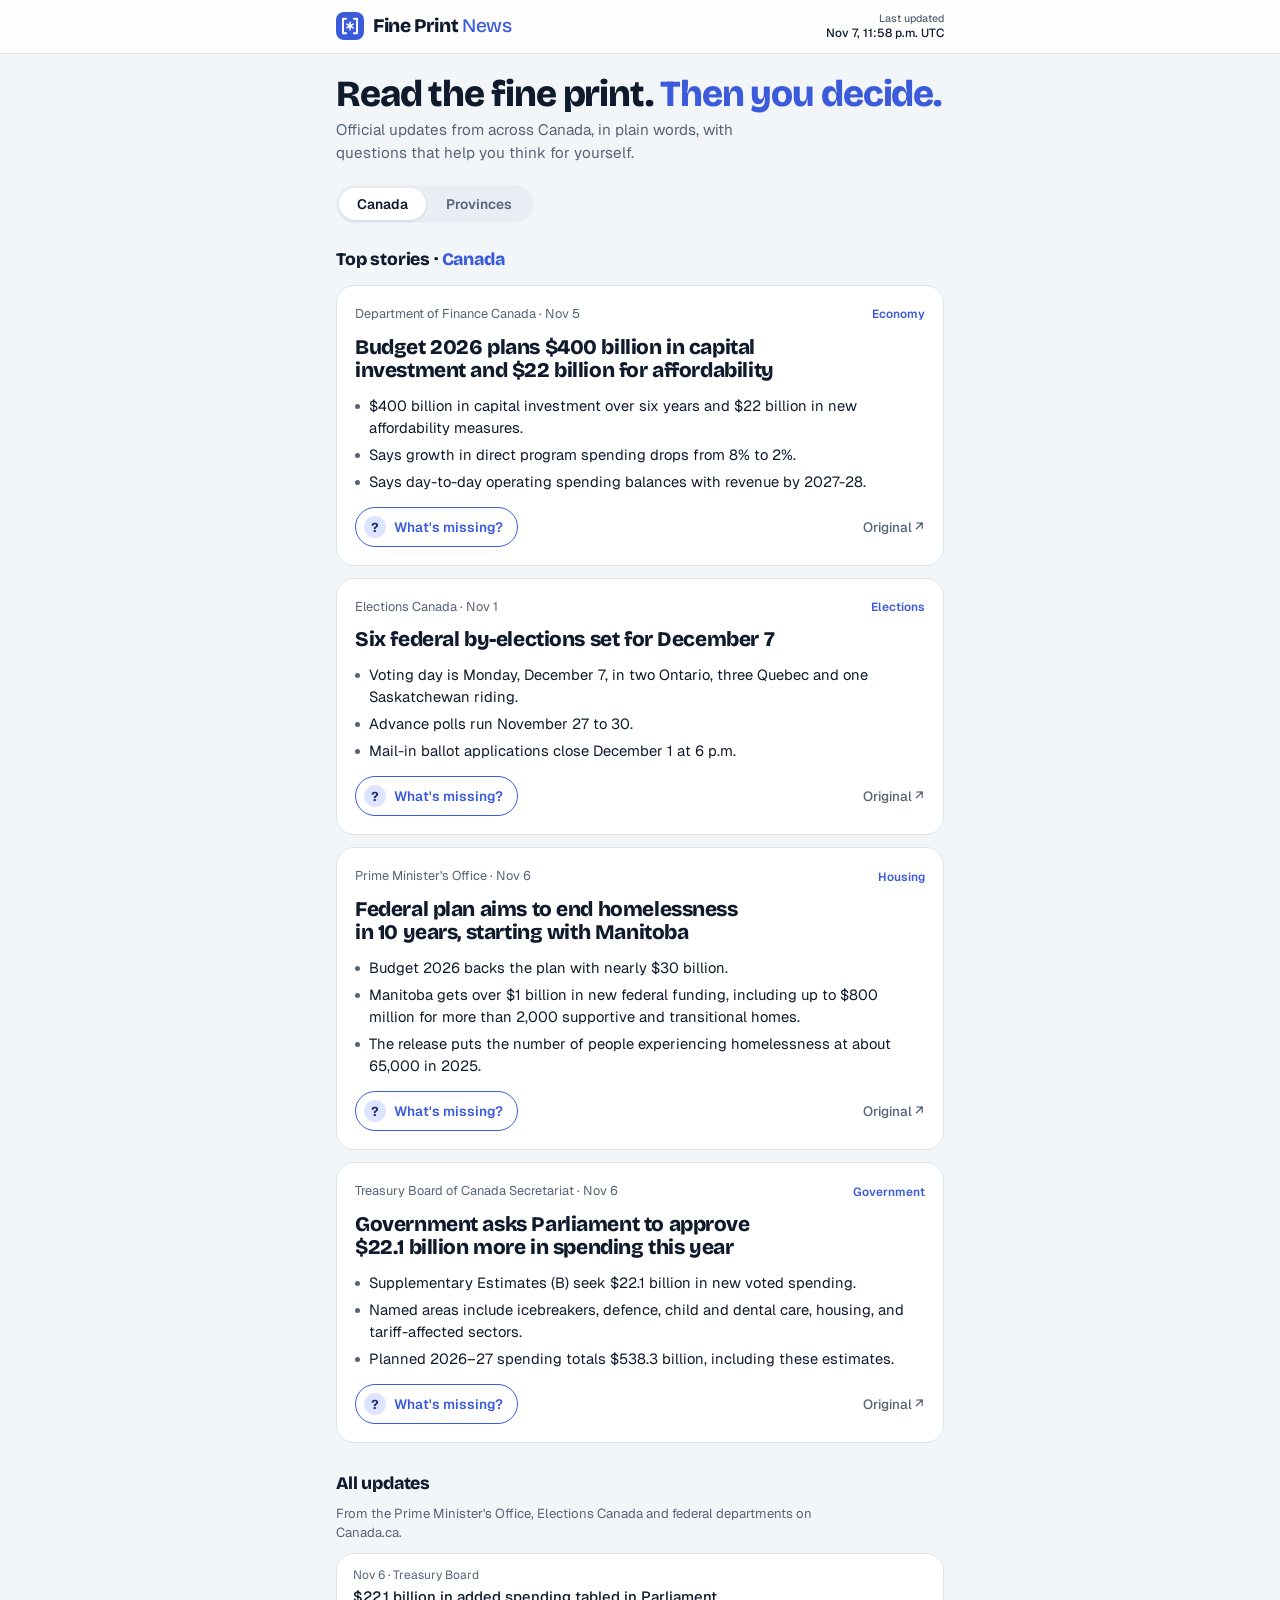
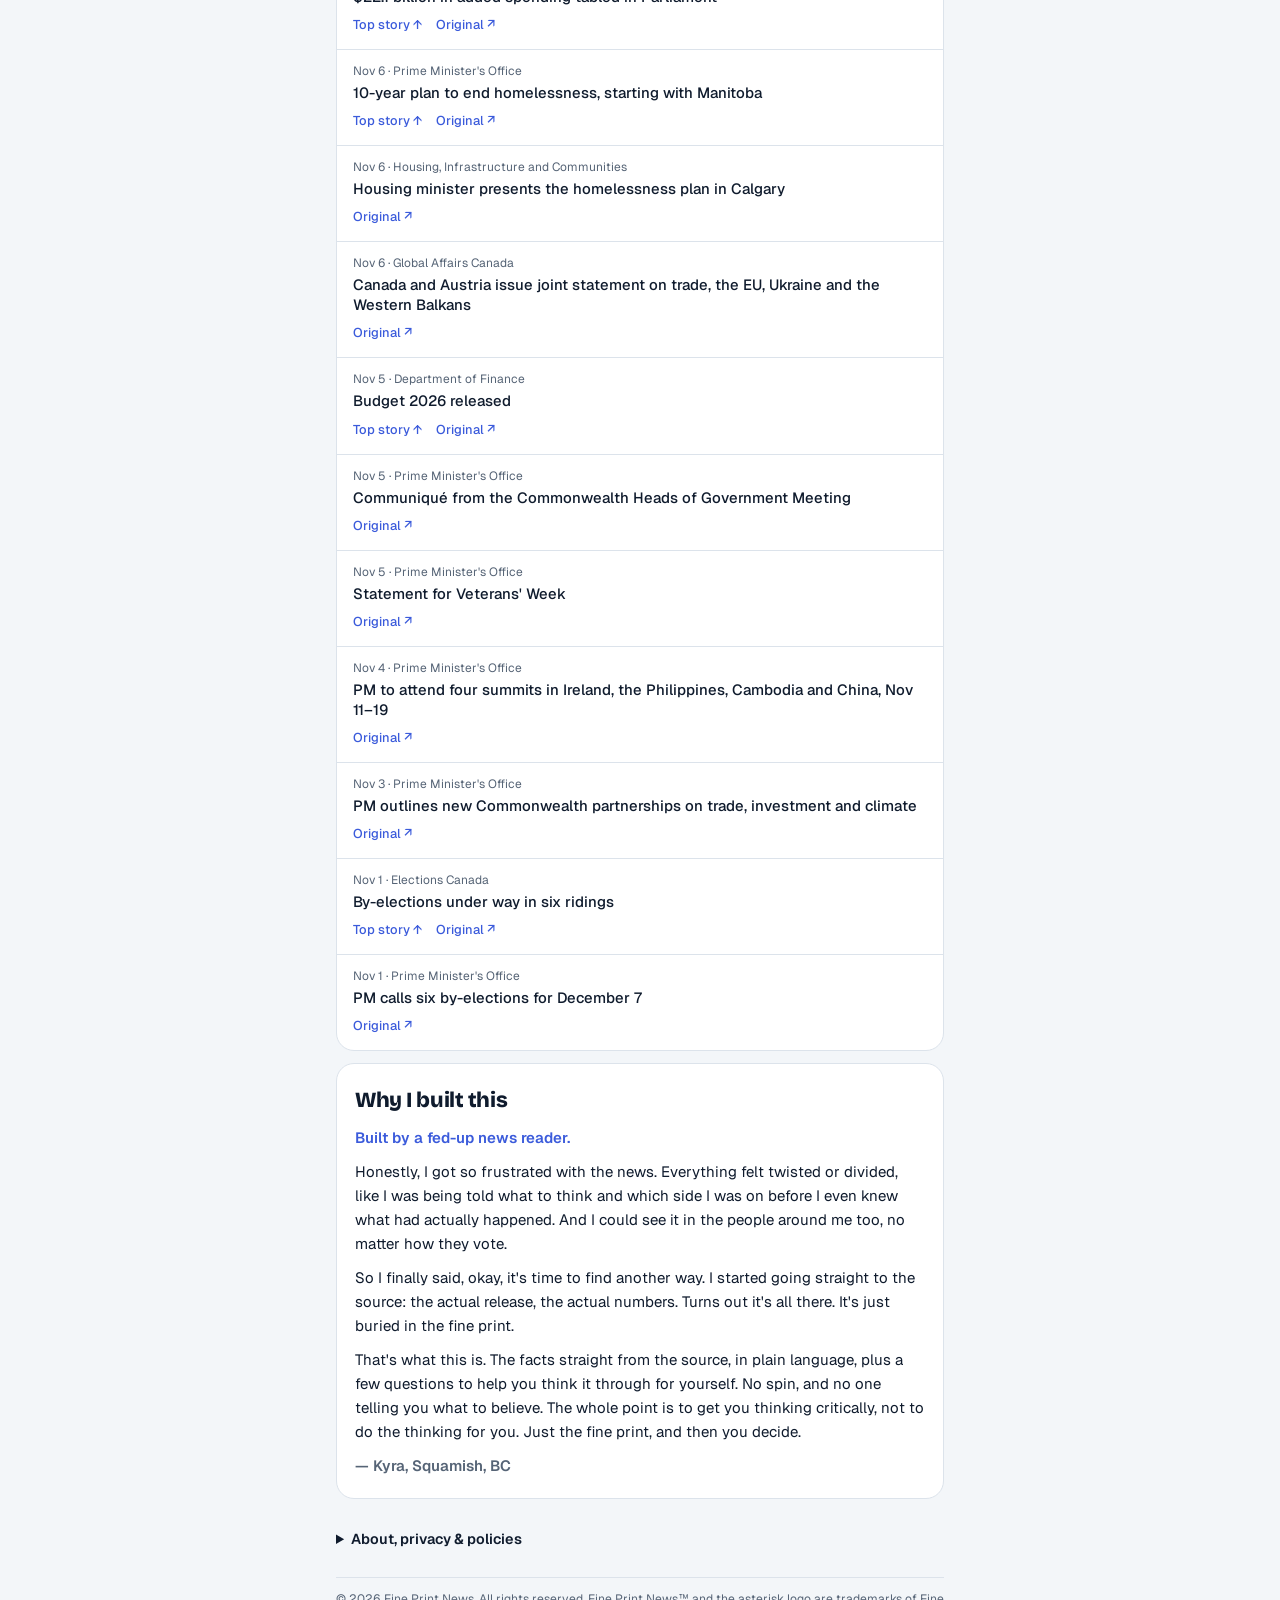
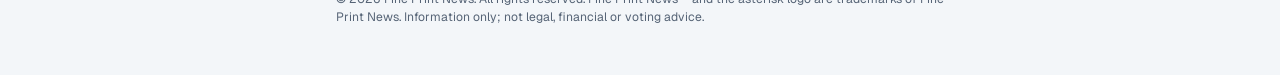
==== commit 1f49aae9: "Match privacy policy and terms to what the live site does; remove contact placeholders Co-Authored-B" ====
--- a/index.html
+++ b/index.html
@@ -206,9 +206,9 @@
         <dt>Sources</dt>
         <dd>Facts are restated in our own words from official public sources, and every story links to the original. The original is the authoritative version. If anything here differs from it, the source wins.</dd>
         <dt>Privacy</dt>
-        <dd>No accounts and no ads. Your answers stay on your device. To improve the app, we count anonymously how far people get in “What’s missing?” (which cards they reach), never names and never anything you type. If you choose “Add my picks,” only the options you tapped are shared with other readers, as totals.</dd>
+        <dd>No accounts, no ads and no tracking. Your answers and notes stay on your device, and Fine Print News never sees them.</dd>
         <dt>Corrections</dt>
-        <dd>Corrections will be listed publicly. Contact details for reporting an error are coming at launch.</dd>
+        <dd>We correct errors when we find them.</dd>
         <dt>Policies</dt>
         <dd><a href="PRIVACY.html">Privacy policy</a> · <a href="TERMS.html">Terms of use</a> · <a href="LICENSE.txt">Licence</a> · <a href="NOTICES.txt">Notices</a></dd>
       </dl>
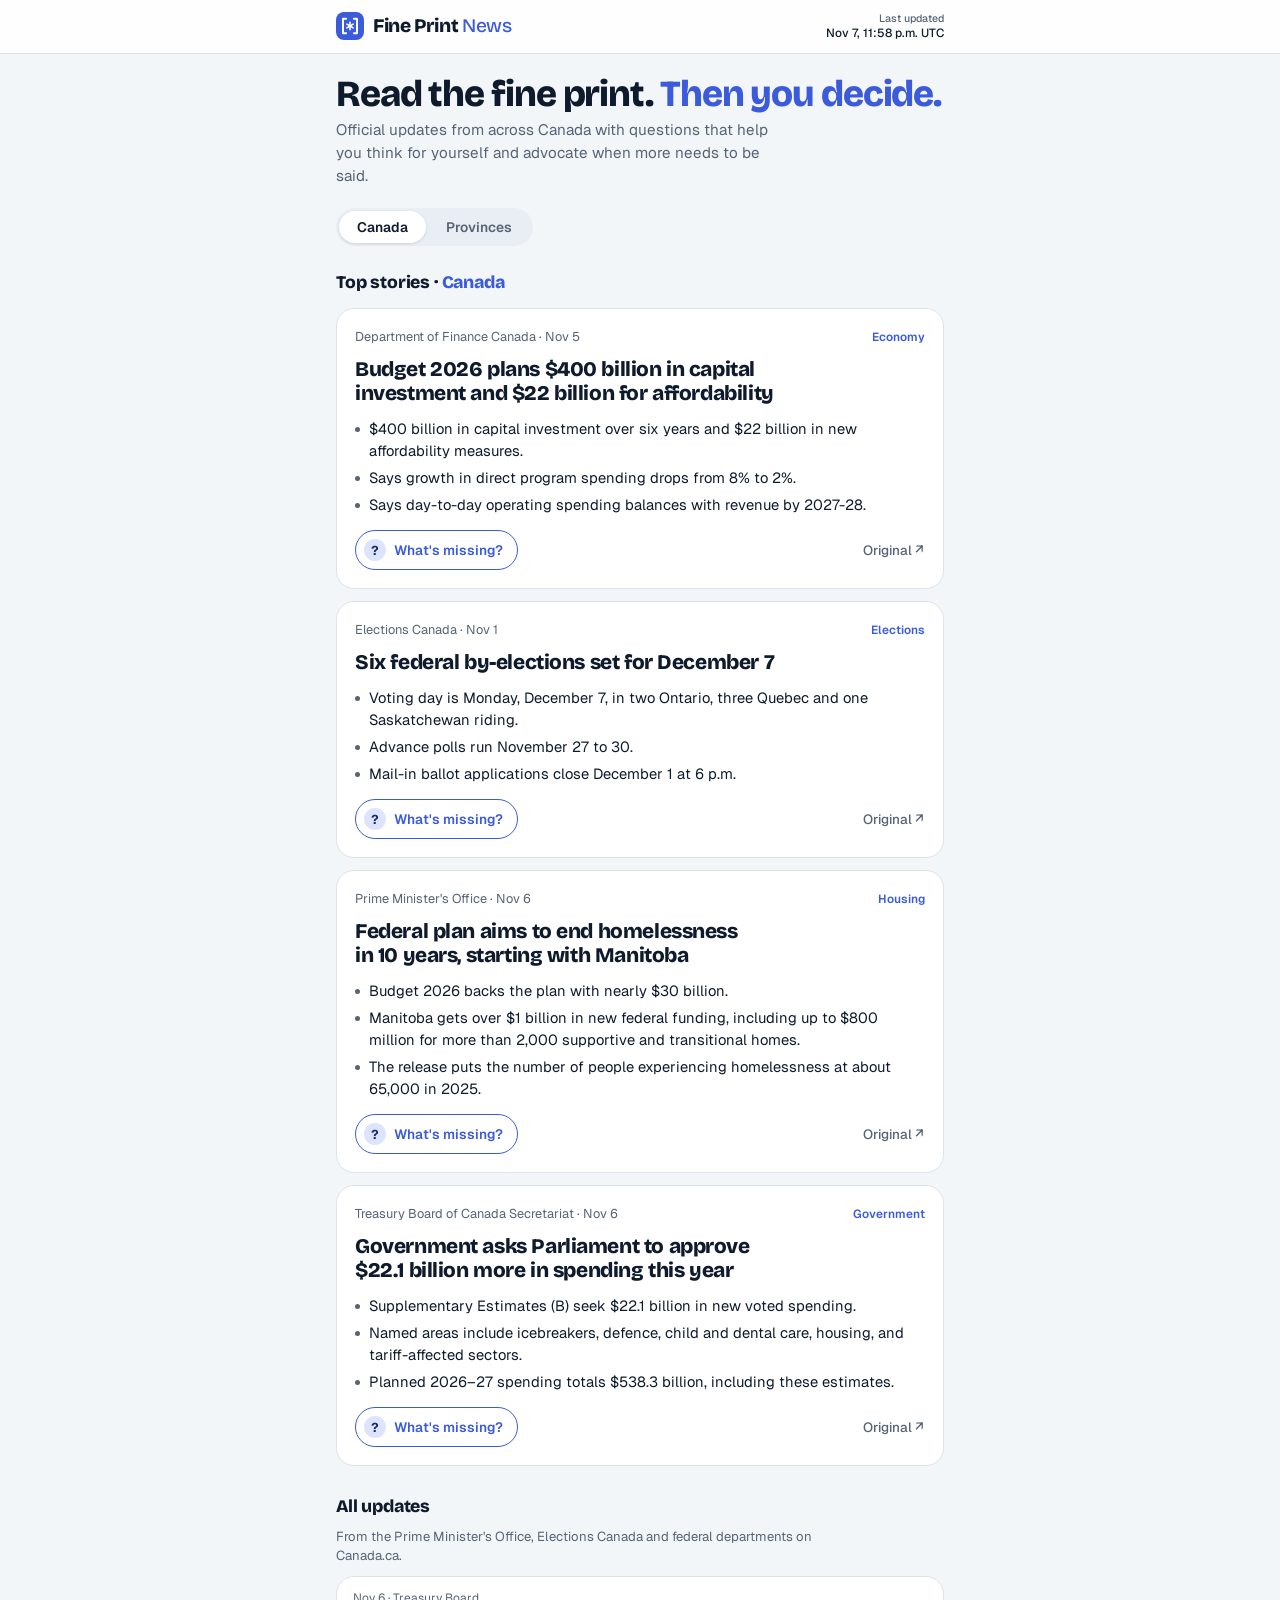
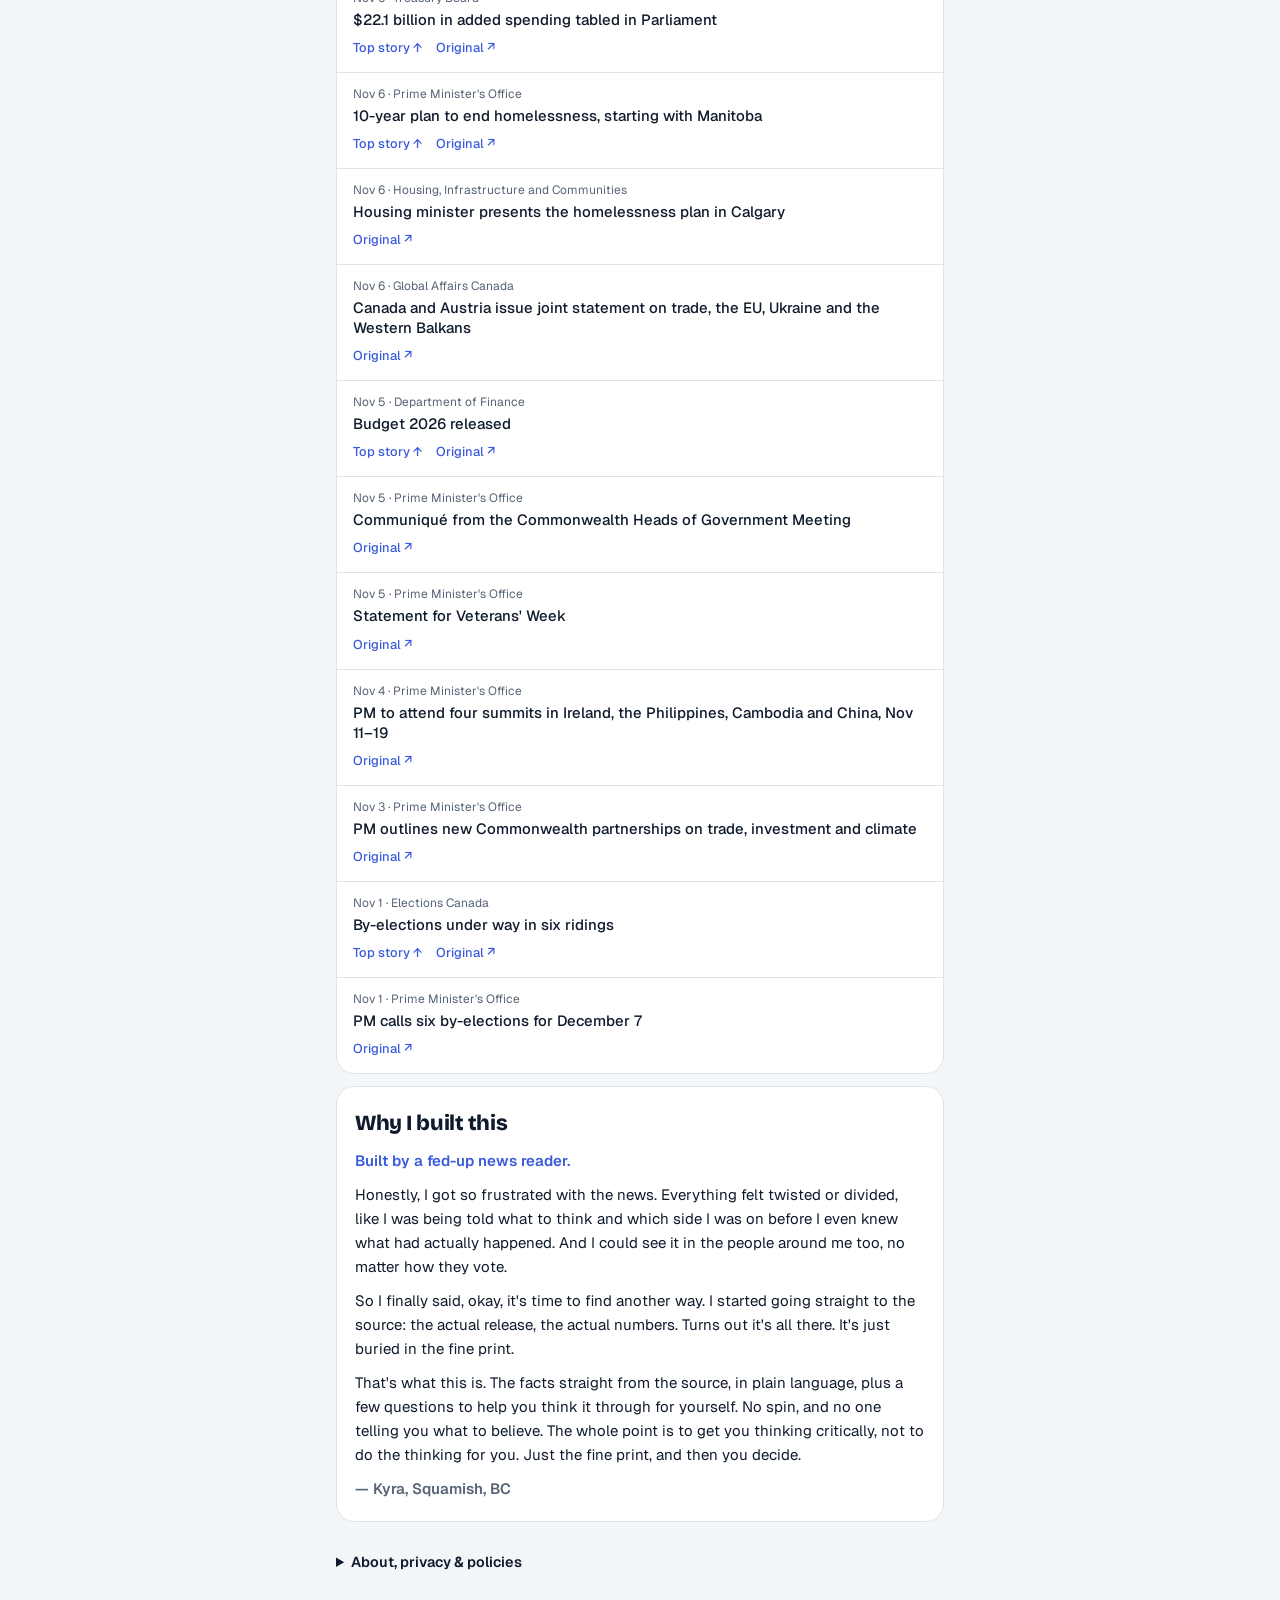
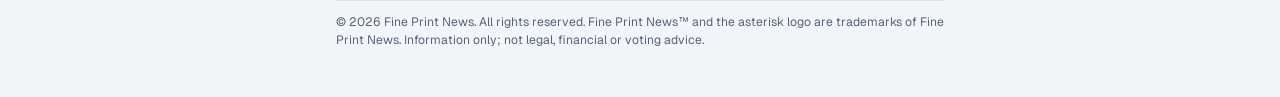
==== commit 57ae1e98: "Update homepage tagline Co-Authored-By: Claude Opus 5.5 <noreply@anthropic.com> Claude-Session: http" ====
--- a/index.html
+++ b/index.html
@@ -169,7 +169,7 @@
 <div class="wrap">
   <section class="hero">
     <h1>Read the fine print. <em>Then you decide.</em></h1>
-    <p>Official updates from across Canada, in plain words, with questions that help you think for yourself.</p>
+    <p>Official updates from across Canada with questions that help you think for yourself and advocate when more needs to be said.</p>
   </section>
 
   <nav class="scope" aria-label="Region">
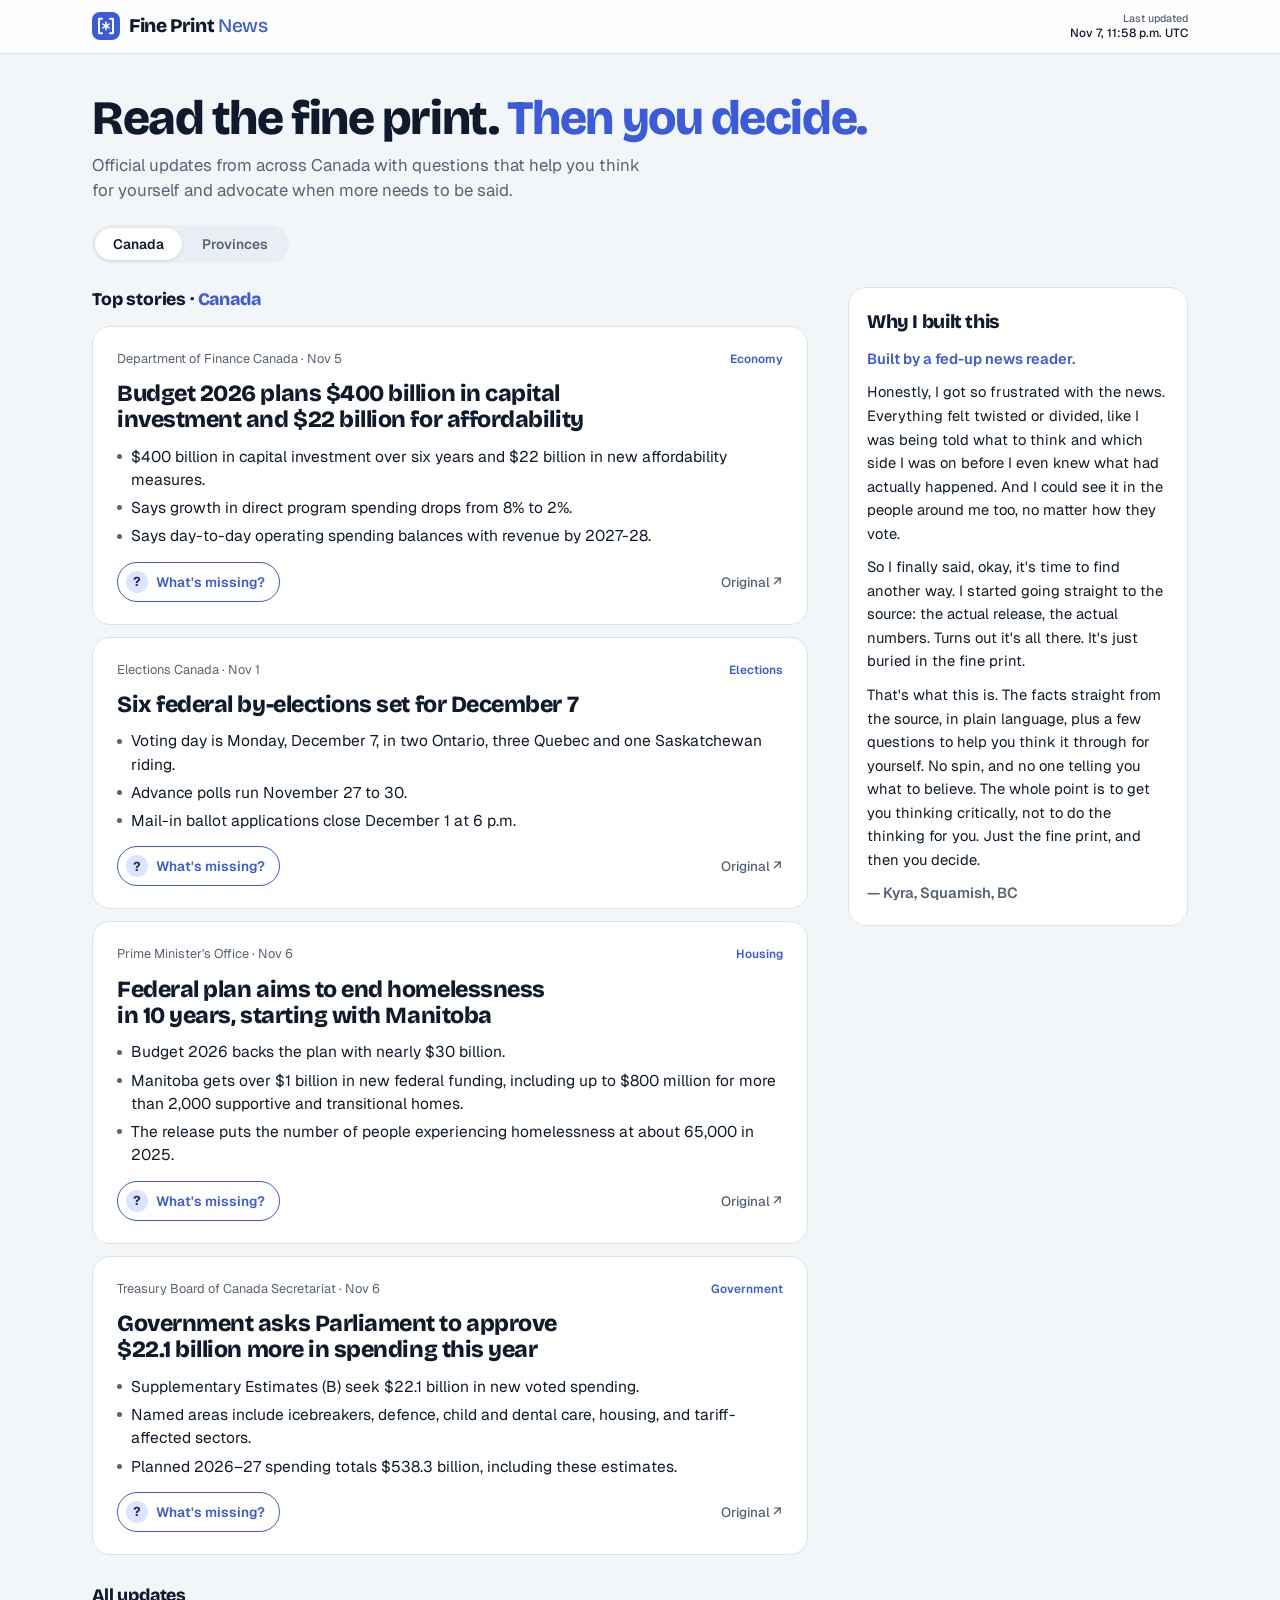
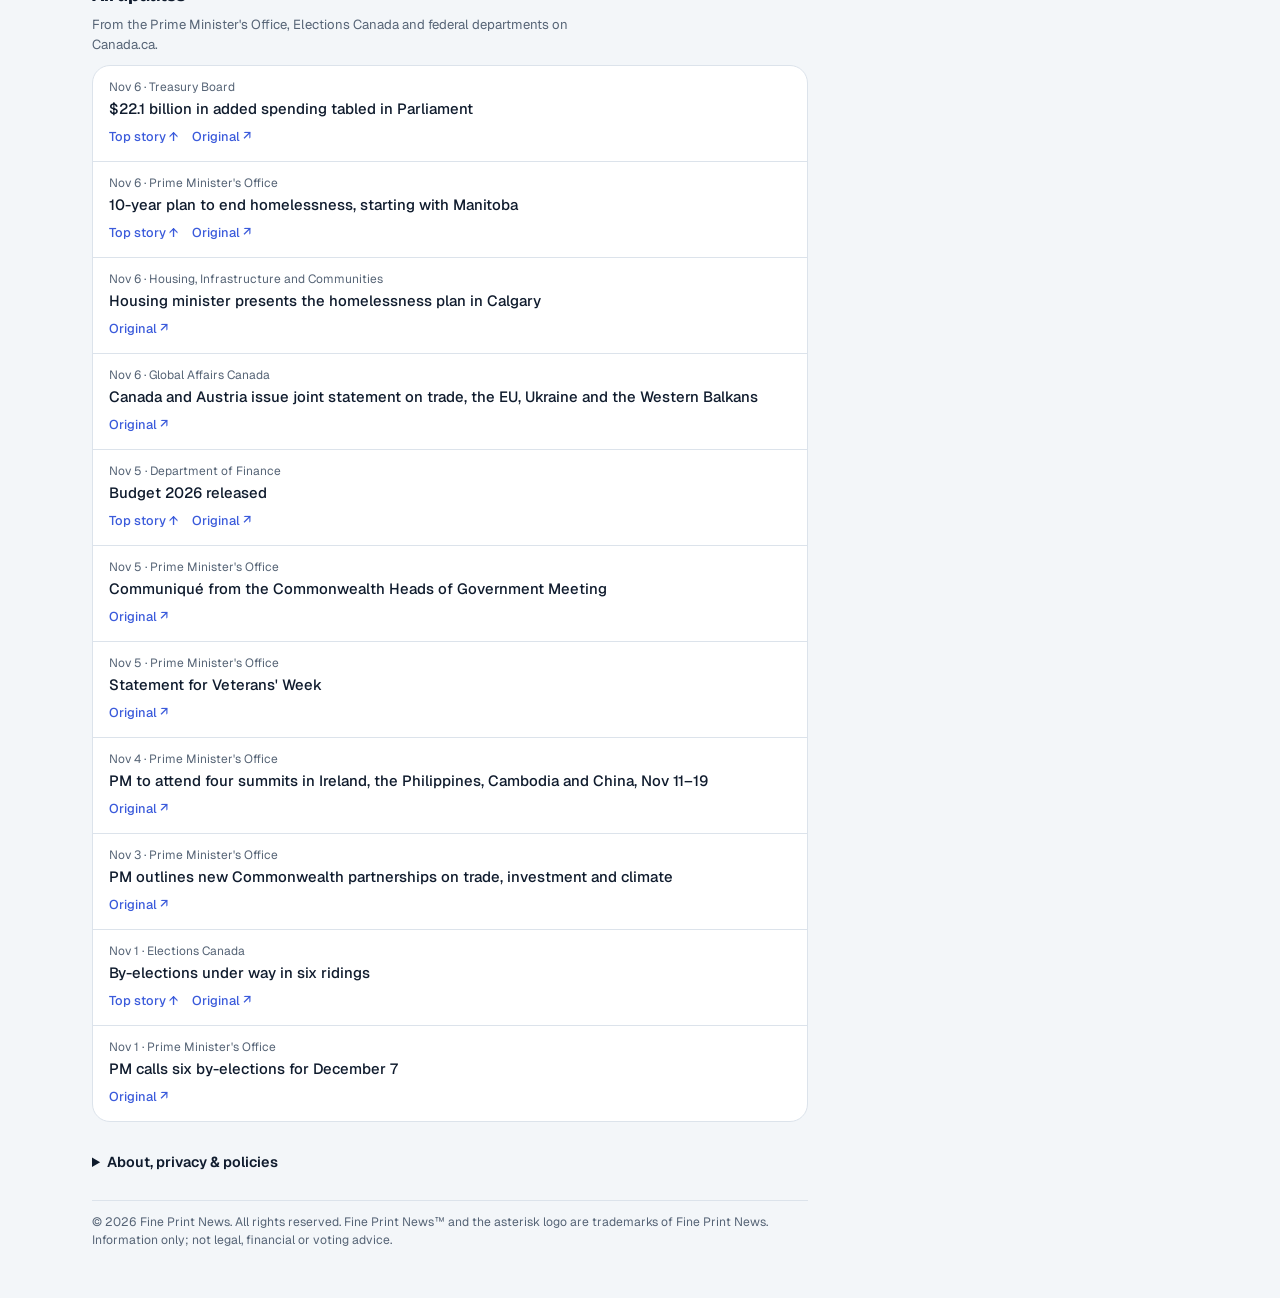
==== commit 5a93082c: "Desktop layout: wider page with Why I built this sidebar; mobile link to it Co-Authored-By: Claude O" ====
--- a/index.html
+++ b/index.html
@@ -150,6 +150,27 @@
 .why h3{margin:0;font-family:var(--display);font-weight:800;font-size:1.35rem;letter-spacing:-.02em}
 .why p{margin:0;max-width:62ch;line-height:1.6}
 .why .sign{font-weight:600;color:var(--muted)}
+.why-link{justify-self:start;margin-top:4px;font:600 .85rem var(--body);color:var(--accent);text-decoration:none}
+.why-link:hover{text-decoration:underline}
+#why{scroll-margin-top:72px}
+
+/* desktop: wider page, story column + "Why I built this" sidebar */
+@media (min-width:1024px){
+  .wrap{max-width:1160px;padding-left:32px;padding-right:32px}
+  .hero{padding-block:40px 8px;gap:10px}
+  .hero h1{font-size:3rem}
+  .hero p{font-size:1.05rem;max-width:52ch}
+  .why-link{display:none}
+  main{grid-template-columns:minmax(0,1fr) 340px;column-gap:40px;align-items:start}
+  main>*{grid-column:1}
+  main>.why{grid-column:2;grid-row:1 / span 4;position:sticky;top:76px;margin-top:8px}
+  .why h3{font-size:1.2rem}
+  .why p{font-size:.92rem}
+  .story{padding:22px 24px}
+  .story h2{font-size:1.45rem}
+  .facts{font-size:.97rem}
+  .sheet{left:50%;right:auto;width:720px;margin-left:-360px}
+}
 </style>
 <link rel="stylesheet" href="whats-missing.css">
 </head>
@@ -170,6 +191,7 @@
   <section class="hero">
     <h1>Read the fine print. <em>Then you decide.</em></h1>
     <p>Official updates from across Canada with questions that help you think for yourself and advocate when more needs to be said.</p>
+    <a class="why-link" href="#why">Why I built this →</a>
   </section>
 
   <nav class="scope" aria-label="Region">
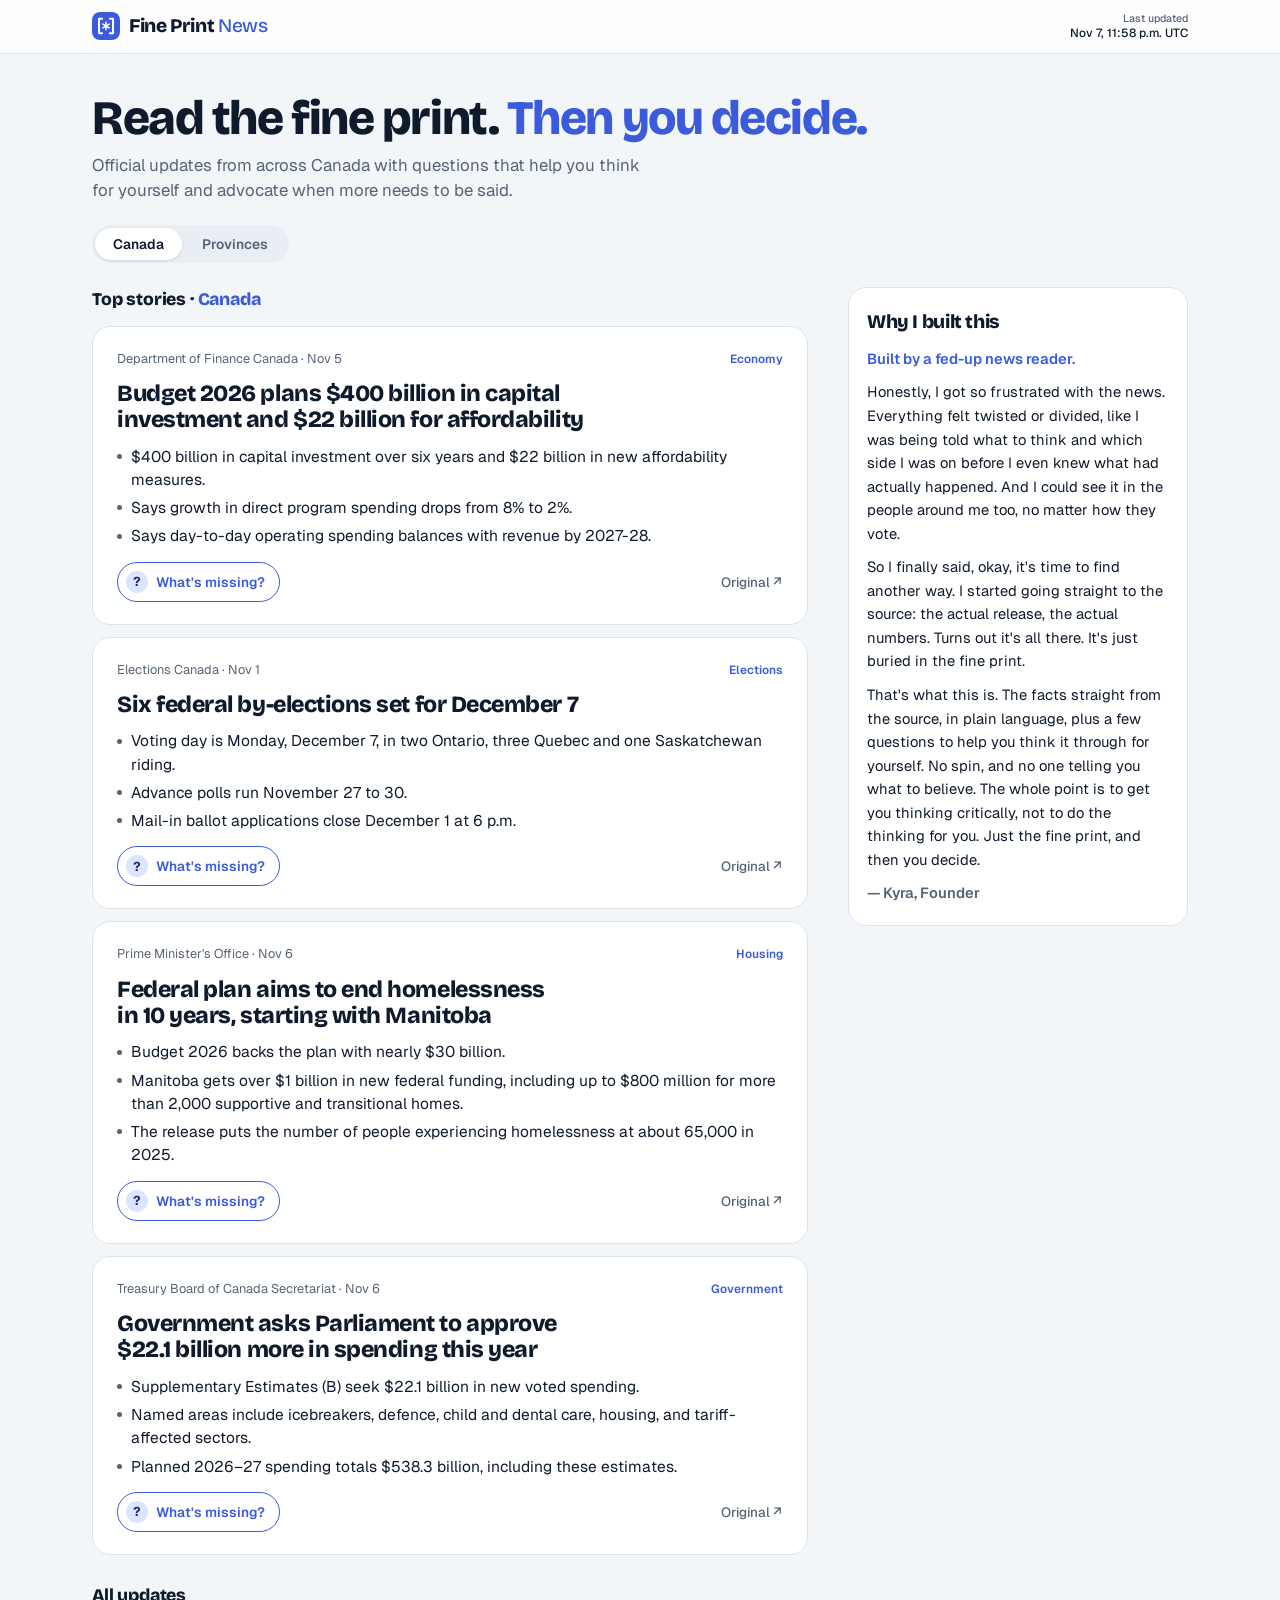
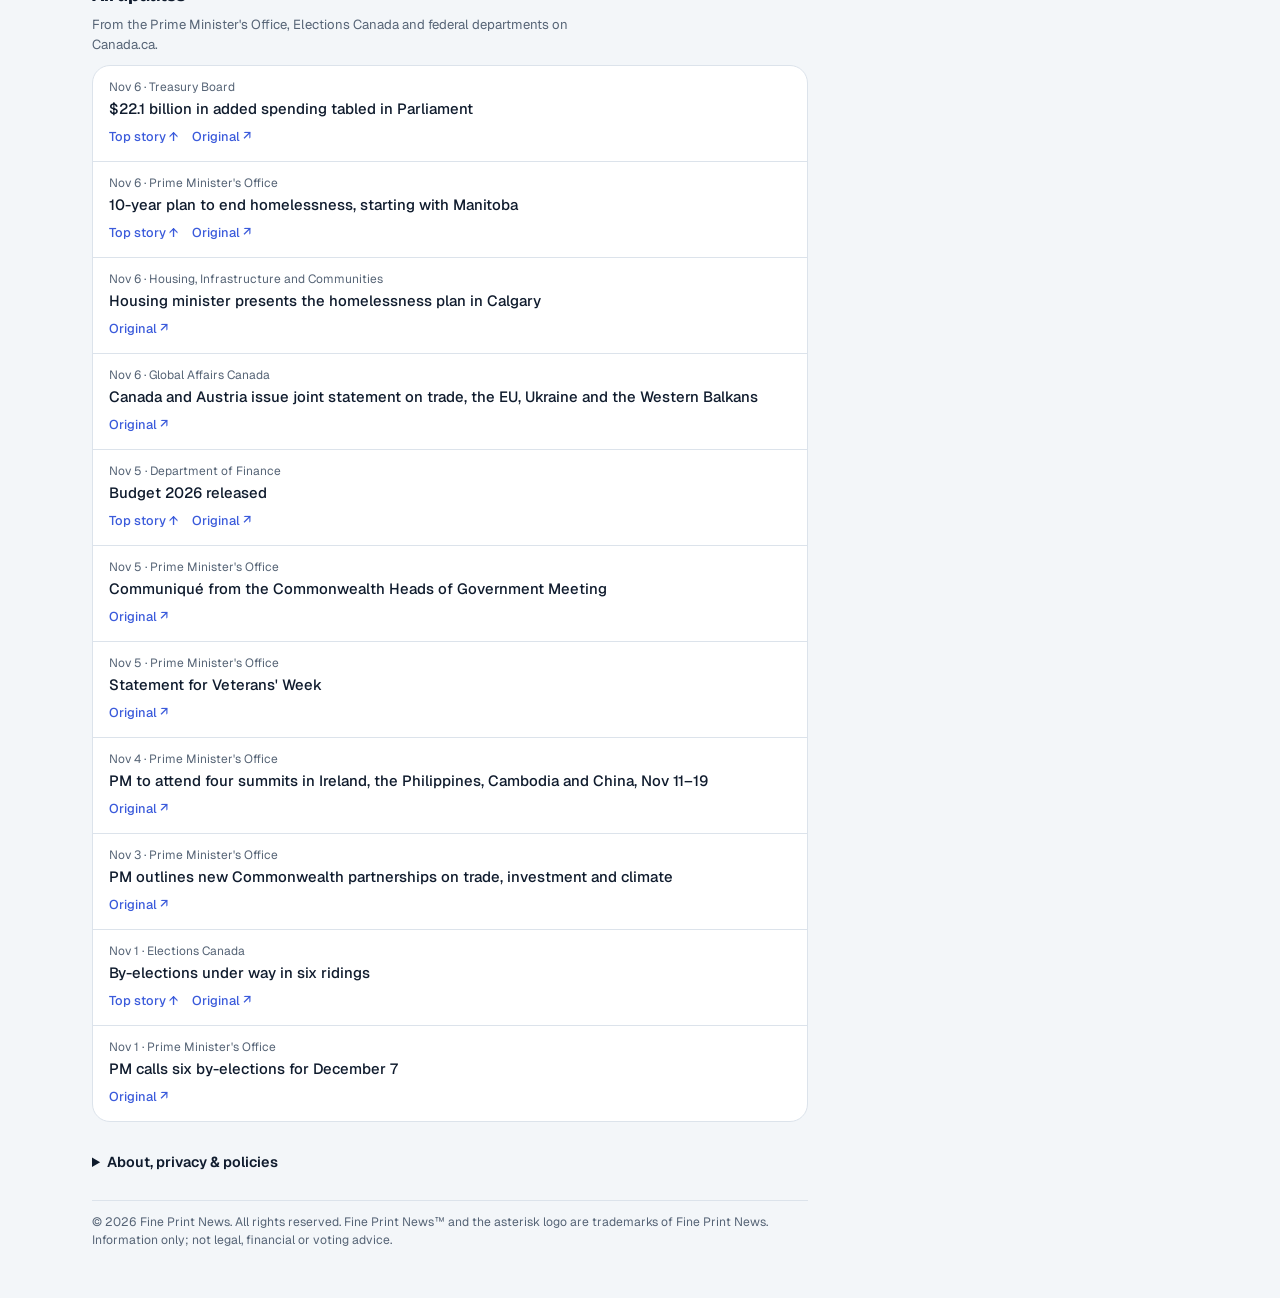
==== commit 4f84842a: "Sign Why I built this as Kyra, Founder Co-Authored-By: Claude Opus 5.5 <noreply@anthropic.com> Claud" ====
--- a/index.html
+++ b/index.html
@@ -214,7 +214,7 @@
       <p>Honestly, I got so frustrated with the news. Everything felt twisted or divided, like I was being told what to think and which side I was on before I even knew what had actually happened. And I could see it in the people around me too, no matter how they vote.</p>
       <p>So I finally said, okay, it's time to find another way. I started going straight to the source: the actual release, the actual numbers. Turns out it's all there. It's just buried in the fine print.</p>
       <p>That's what this is. The facts straight from the source, in plain language, plus a few questions to help you think it through for yourself. No spin, and no one telling you what to believe. The whole point is to get you thinking critically, not to do the thinking for you. Just the fine print, and then you decide.</p>
-      <p class="sign">— Kyra, Squamish, BC</p>
+      <p class="sign">— Kyra, Founder</p>
     </section>
 
     <footer class="about" id="about">
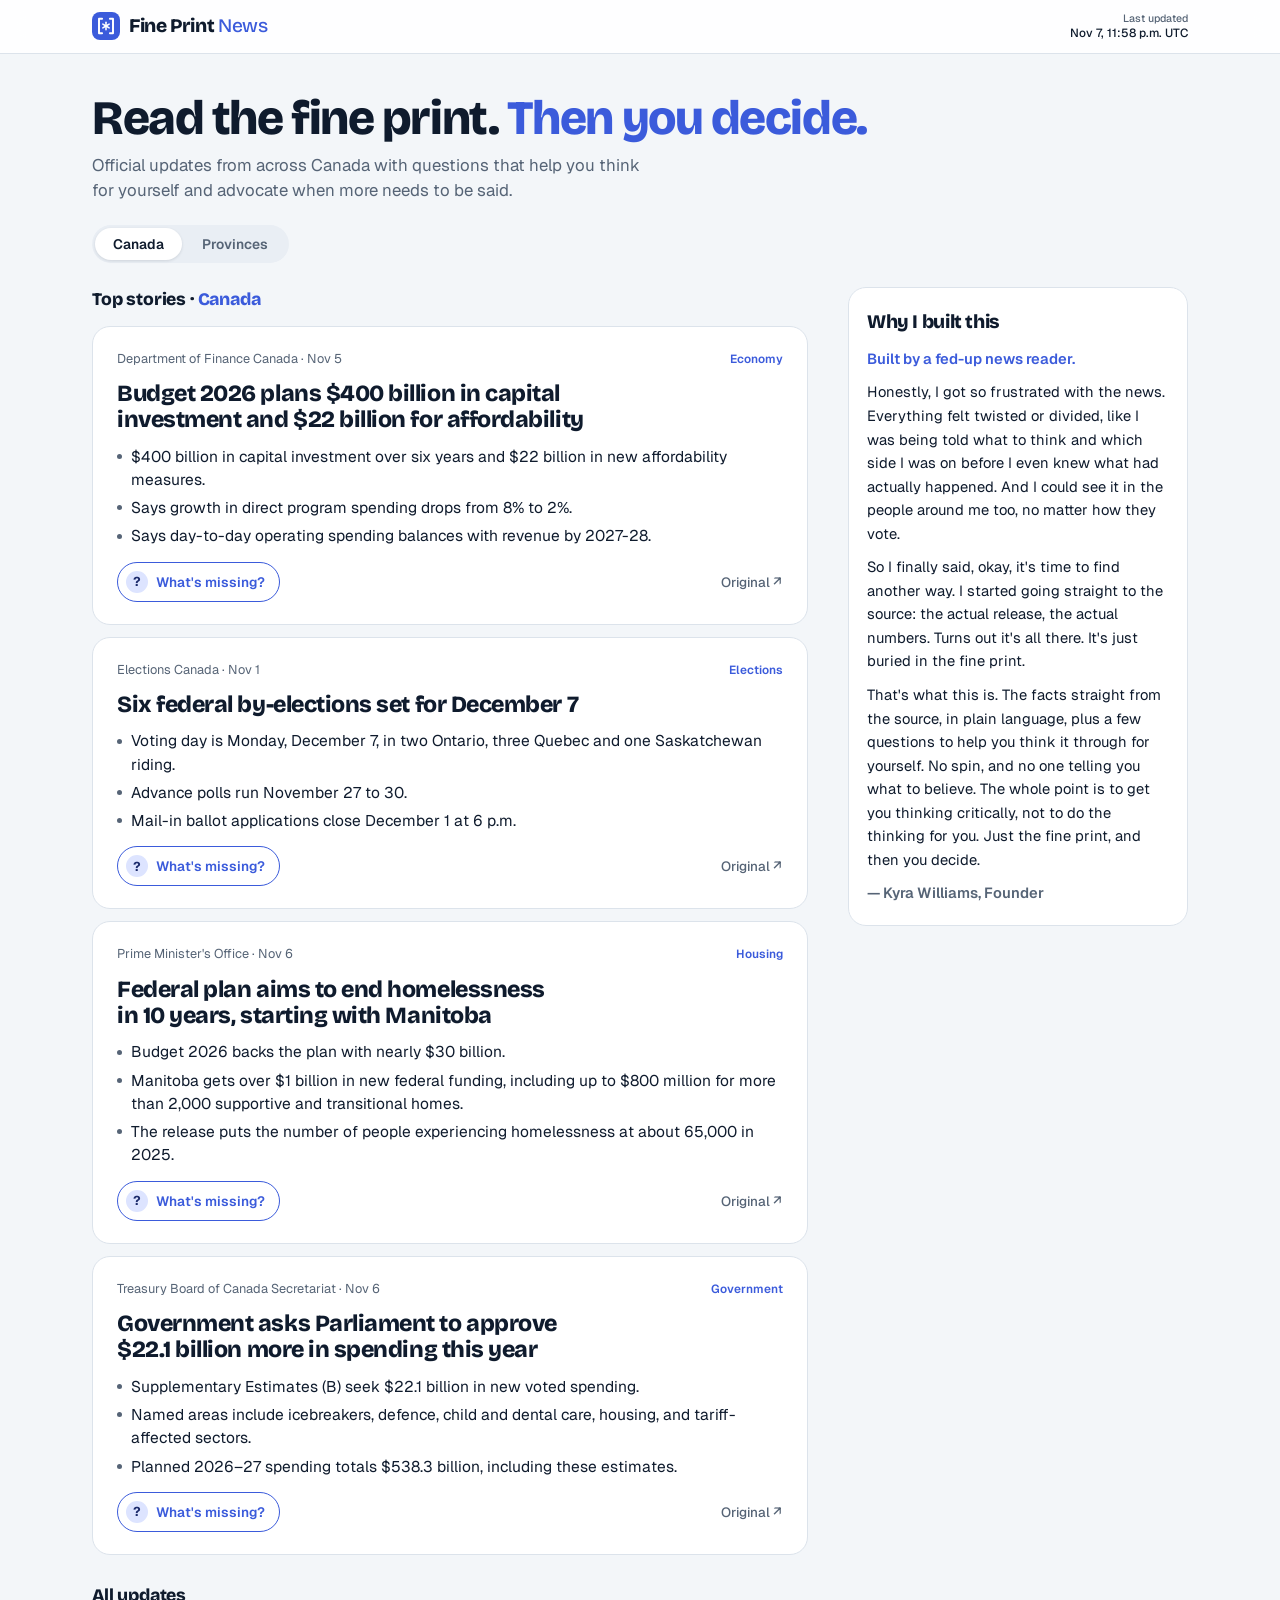
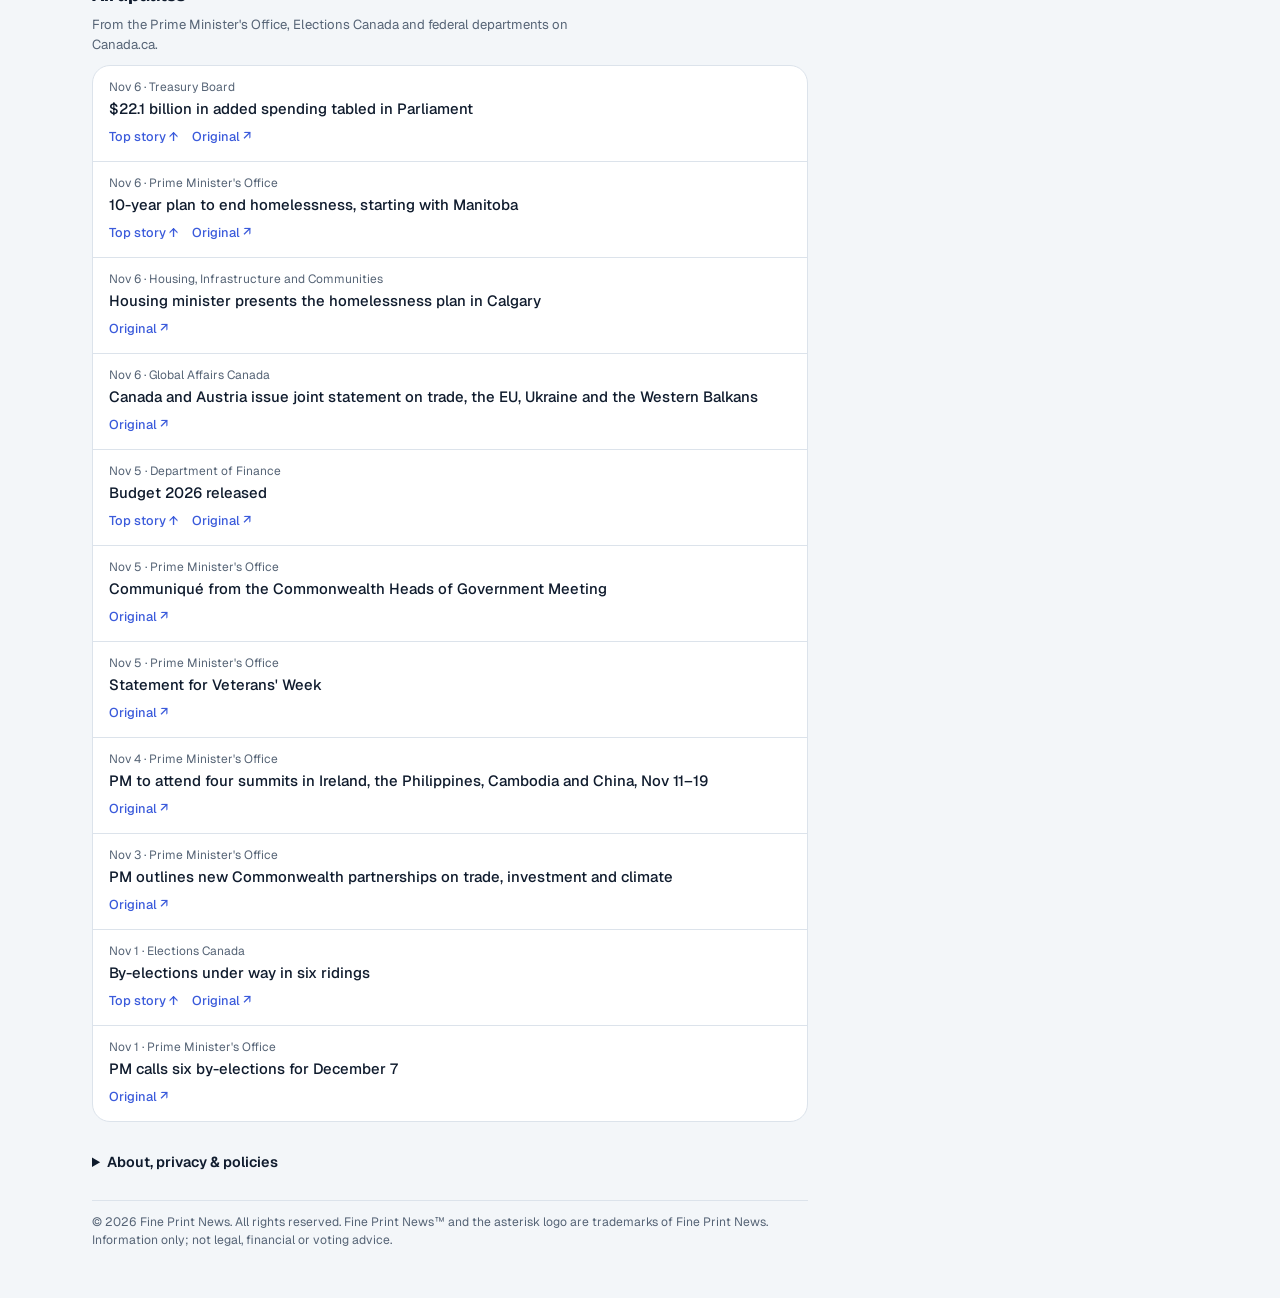
==== commit 2bcfbc36: "Sign as Kyra Williams, Founder Co-Authored-By: Claude Opus 5.5 <noreply@anthropic.com> Claude-Sessio" ====
--- a/index.html
+++ b/index.html
@@ -214,7 +214,7 @@
       <p>Honestly, I got so frustrated with the news. Everything felt twisted or divided, like I was being told what to think and which side I was on before I even knew what had actually happened. And I could see it in the people around me too, no matter how they vote.</p>
       <p>So I finally said, okay, it's time to find another way. I started going straight to the source: the actual release, the actual numbers. Turns out it's all there. It's just buried in the fine print.</p>
       <p>That's what this is. The facts straight from the source, in plain language, plus a few questions to help you think it through for yourself. No spin, and no one telling you what to believe. The whole point is to get you thinking critically, not to do the thinking for you. Just the fine print, and then you decide.</p>
-      <p class="sign">— Kyra, Founder</p>
+      <p class="sign">— Kyra Williams, Founder</p>
     </section>
 
     <footer class="about" id="about">
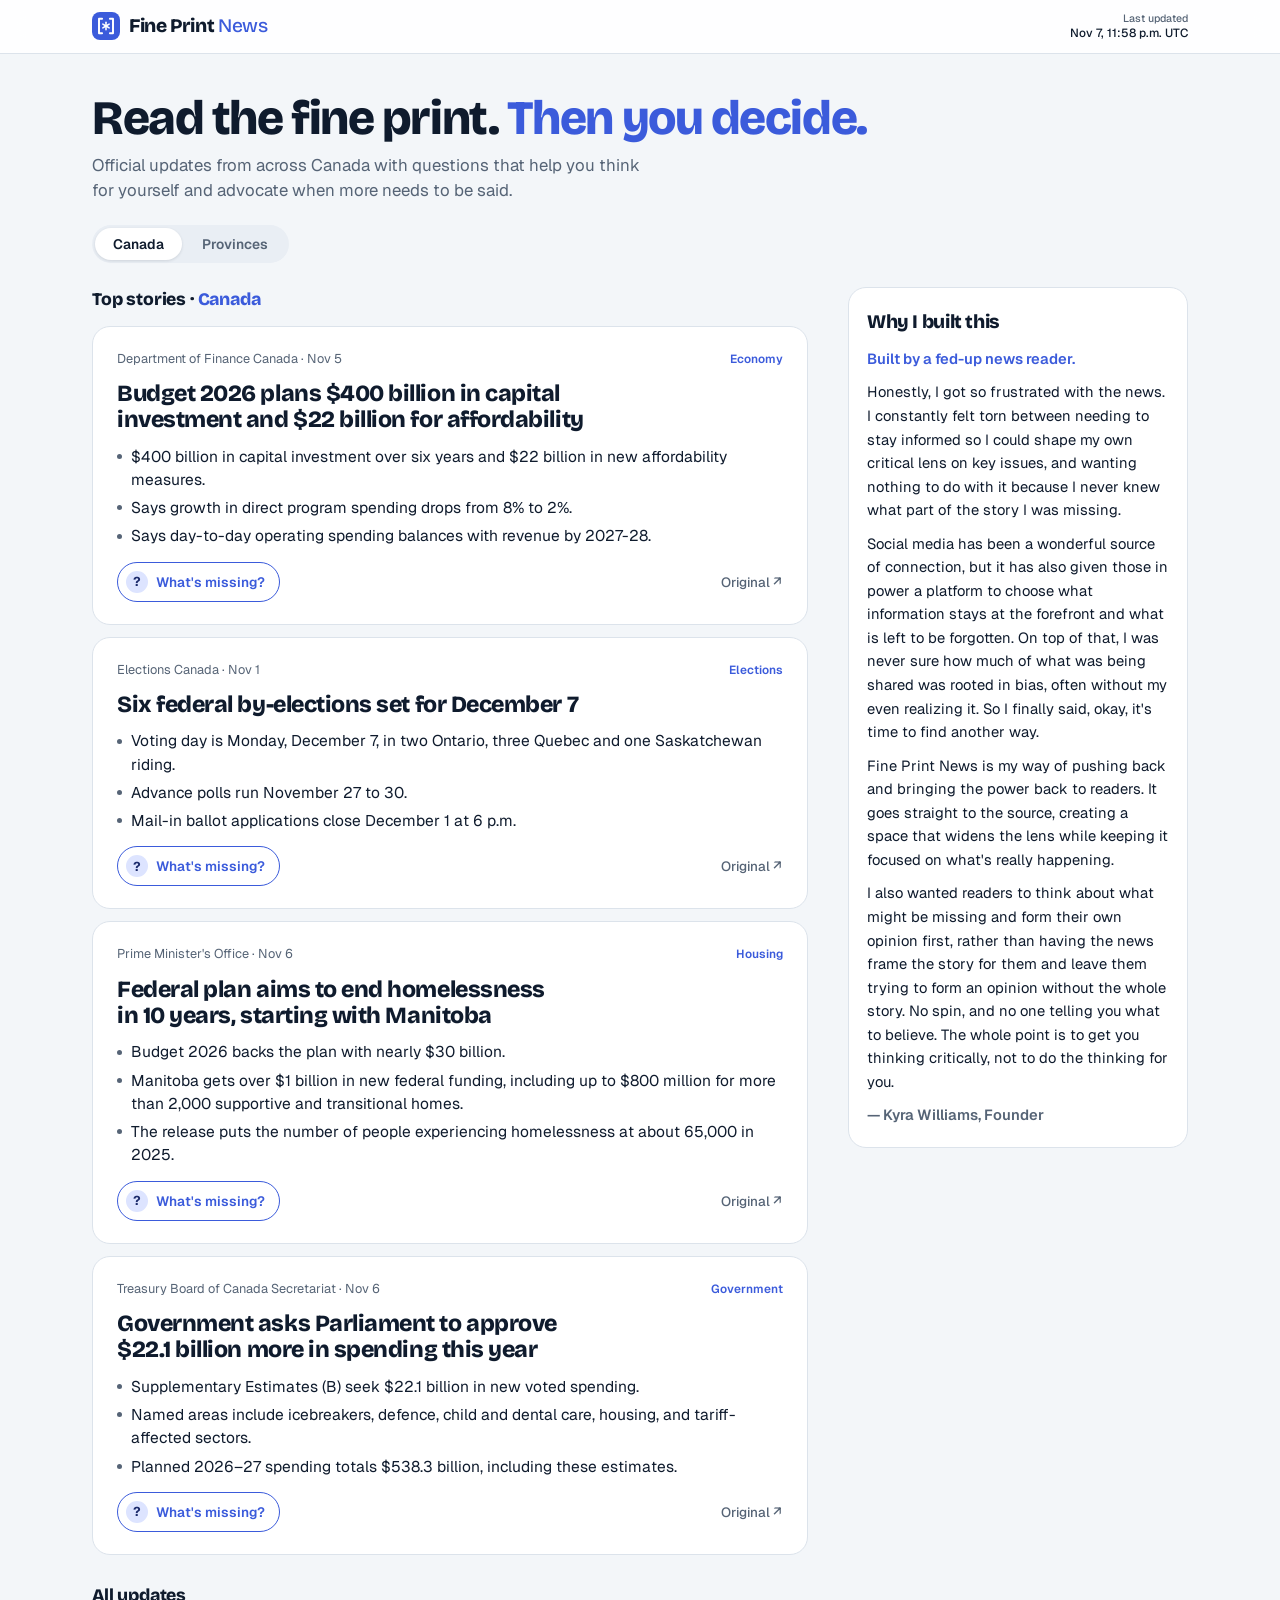
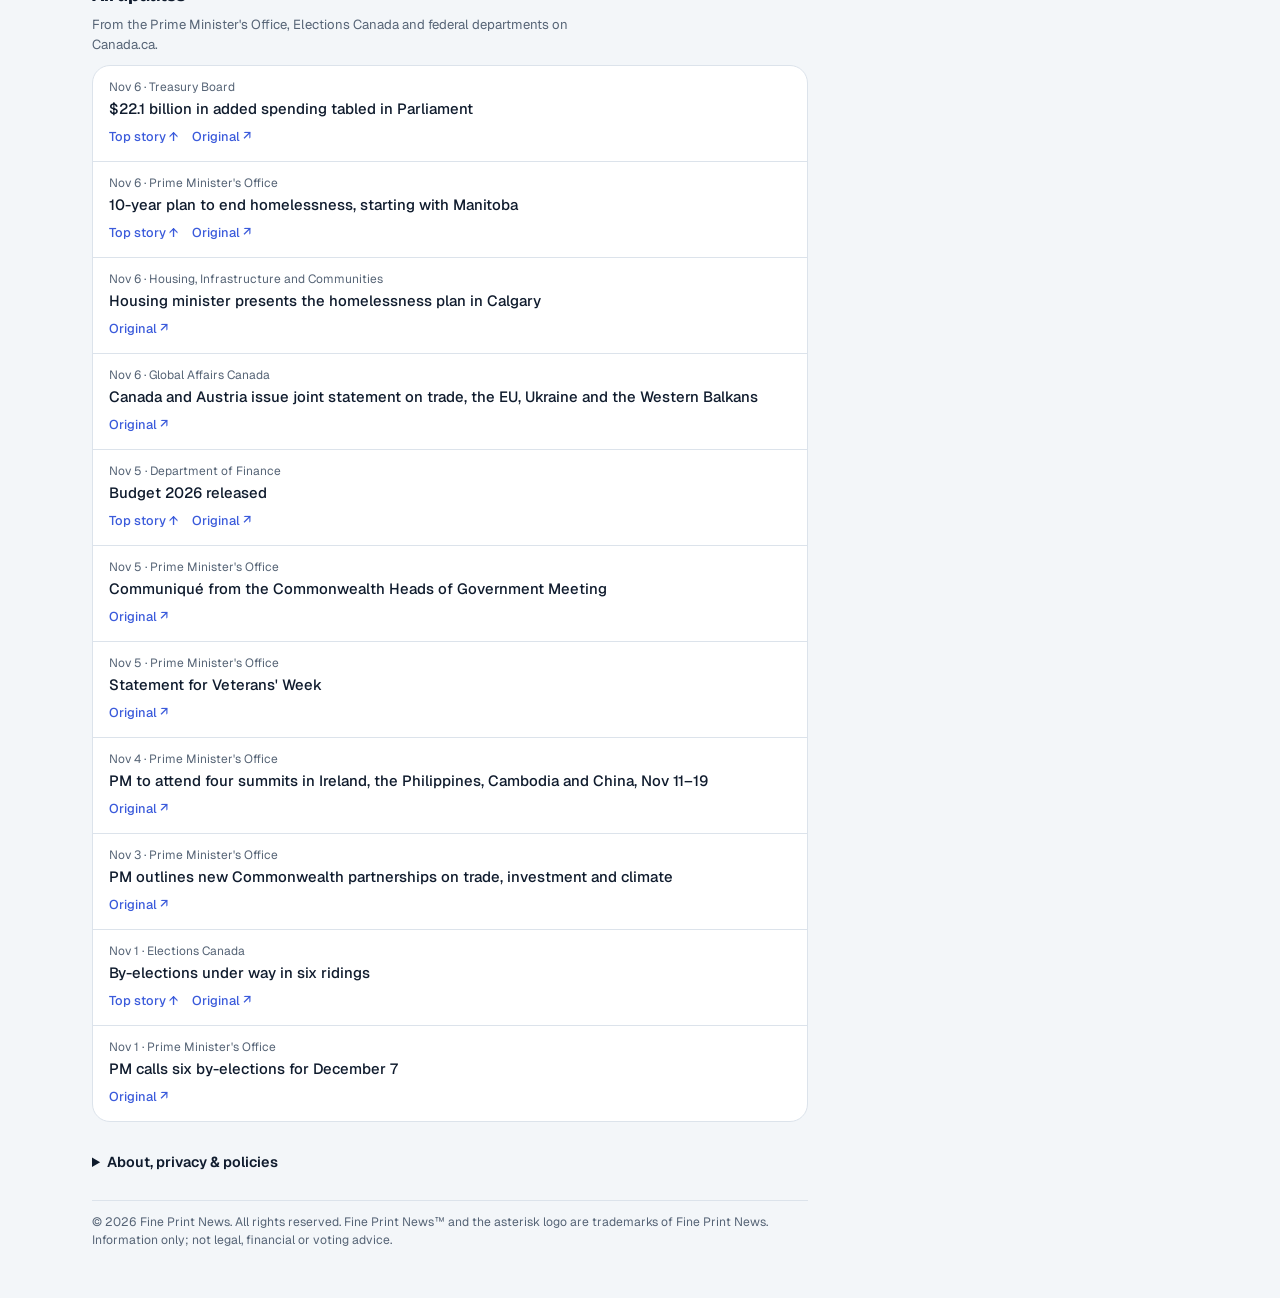
==== commit b81c085f: "Update Why I built this text; keep sidebar sticky only on tall screens Co-Authored-By: Claude Opus 5" ====
--- a/index.html
+++ b/index.html
@@ -163,7 +163,7 @@
   .why-link{display:none}
   main{grid-template-columns:minmax(0,1fr) 340px;column-gap:40px;align-items:start}
   main>*{grid-column:1}
-  main>.why{grid-column:2;grid-row:1 / span 4;position:sticky;top:76px;margin-top:8px}
+  main>.why{grid-column:2;grid-row:1 / span 4;margin-top:8px}
   .why h3{font-size:1.2rem}
   .why p{font-size:.92rem}
   .story{padding:22px 24px}
@@ -171,6 +171,8 @@
   .facts{font-size:.97rem}
   .sheet{left:50%;right:auto;width:720px;margin-left:-360px}
 }
+/* keep the sidebar in view while scrolling only when the screen is tall enough to show all of it */
+@media (min-width:1024px) and (min-height:1000px){main>.why{position:sticky;top:76px}}
 </style>
 <link rel="stylesheet" href="whats-missing.css">
 </head>
@@ -211,9 +213,10 @@
     <section class="why" id="why">
       <h3>Why I built this</h3>
       <p class="why-lead">Built by a fed-up news reader.</p>
-      <p>Honestly, I got so frustrated with the news. Everything felt twisted or divided, like I was being told what to think and which side I was on before I even knew what had actually happened. And I could see it in the people around me too, no matter how they vote.</p>
-      <p>So I finally said, okay, it's time to find another way. I started going straight to the source: the actual release, the actual numbers. Turns out it's all there. It's just buried in the fine print.</p>
-      <p>That's what this is. The facts straight from the source, in plain language, plus a few questions to help you think it through for yourself. No spin, and no one telling you what to believe. The whole point is to get you thinking critically, not to do the thinking for you. Just the fine print, and then you decide.</p>
+      <p>Honestly, I got so frustrated with the news. I constantly felt torn between needing to stay informed so I could shape my own critical lens on key issues, and wanting nothing to do with it because I never knew what part of the story I was missing.</p>
+      <p>Social media has been a wonderful source of connection, but it has also given those in power a platform to choose what information stays at the forefront and what is left to be forgotten. On top of that, I was never sure how much of what was being shared was rooted in bias, often without my even realizing it. So I finally said, okay, it's time to find another way.</p>
+      <p>Fine Print News is my way of pushing back and bringing the power back to readers. It goes straight to the source, creating a space that widens the lens while keeping it focused on what's really happening.</p>
+      <p>I also wanted readers to think about what might be missing and form their own opinion first, rather than having the news frame the story for them and leave them trying to form an opinion without the whole story. No spin, and no one telling you what to believe. The whole point is to get you thinking critically, not to do the thinking for you.</p>
       <p class="sign">— Kyra Williams, Founder</p>
     </section>
 
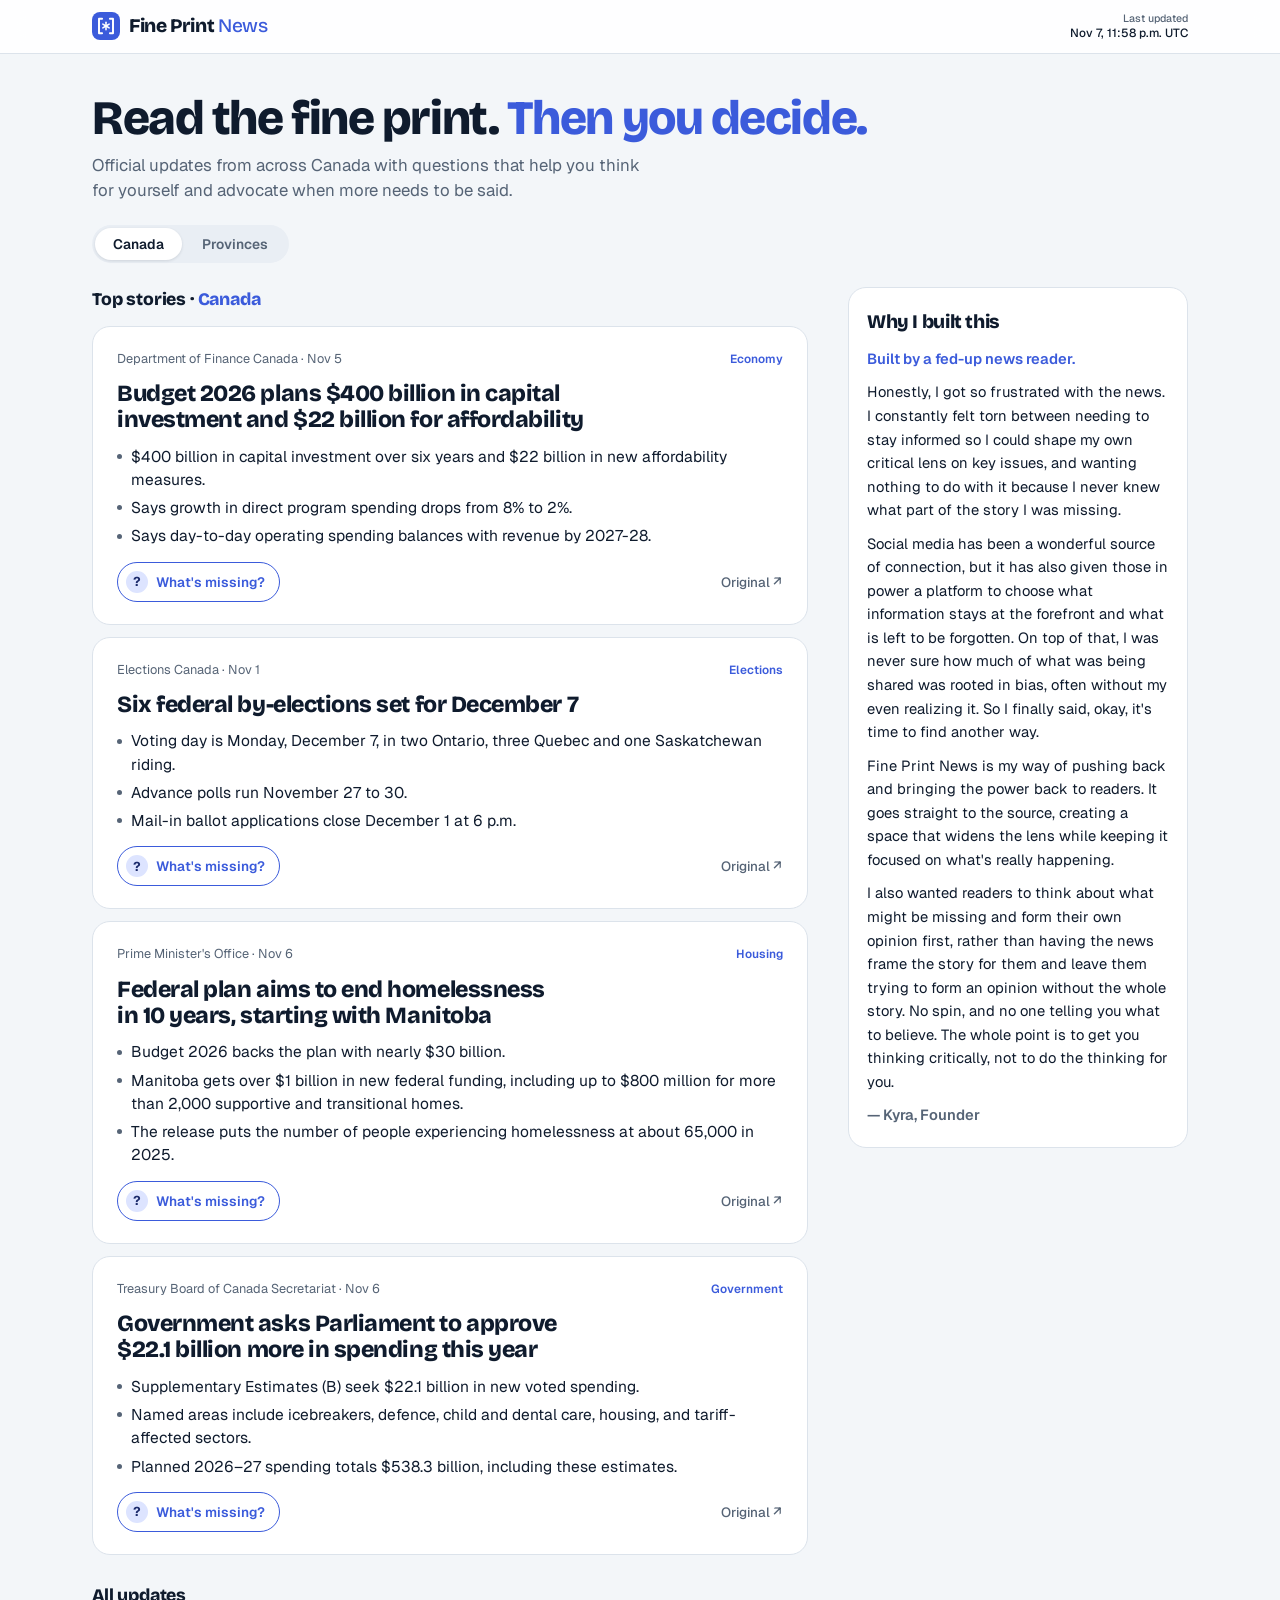
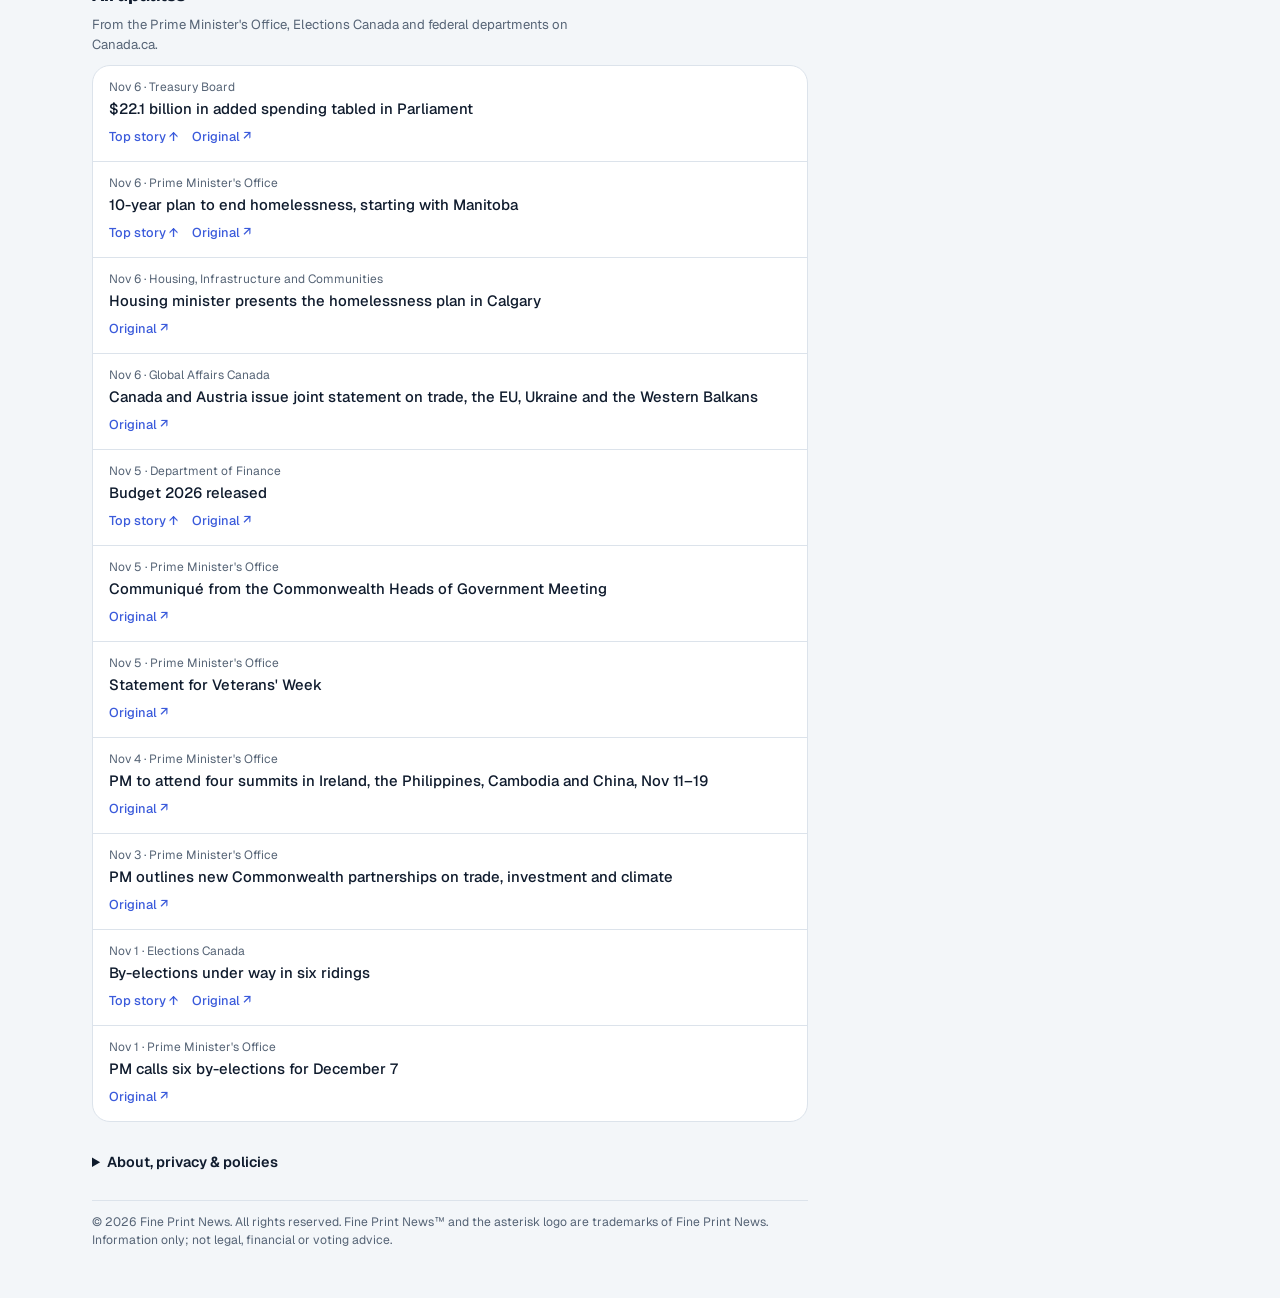
==== commit 256c242c: "Sign as Kyra, Founder Co-Authored-By: Claude Opus 5.5 <noreply@anthropic.com> Claude-Session: https:" ====
--- a/index.html
+++ b/index.html
@@ -217,7 +217,7 @@
       <p>Social media has been a wonderful source of connection, but it has also given those in power a platform to choose what information stays at the forefront and what is left to be forgotten. On top of that, I was never sure how much of what was being shared was rooted in bias, often without my even realizing it. So I finally said, okay, it's time to find another way.</p>
       <p>Fine Print News is my way of pushing back and bringing the power back to readers. It goes straight to the source, creating a space that widens the lens while keeping it focused on what's really happening.</p>
       <p>I also wanted readers to think about what might be missing and form their own opinion first, rather than having the news frame the story for them and leave them trying to form an opinion without the whole story. No spin, and no one telling you what to believe. The whole point is to get you thinking critically, not to do the thinking for you.</p>
-      <p class="sign">— Kyra Williams, Founder</p>
+      <p class="sign">— Kyra, Founder</p>
     </section>
 
     <footer class="about" id="about">
